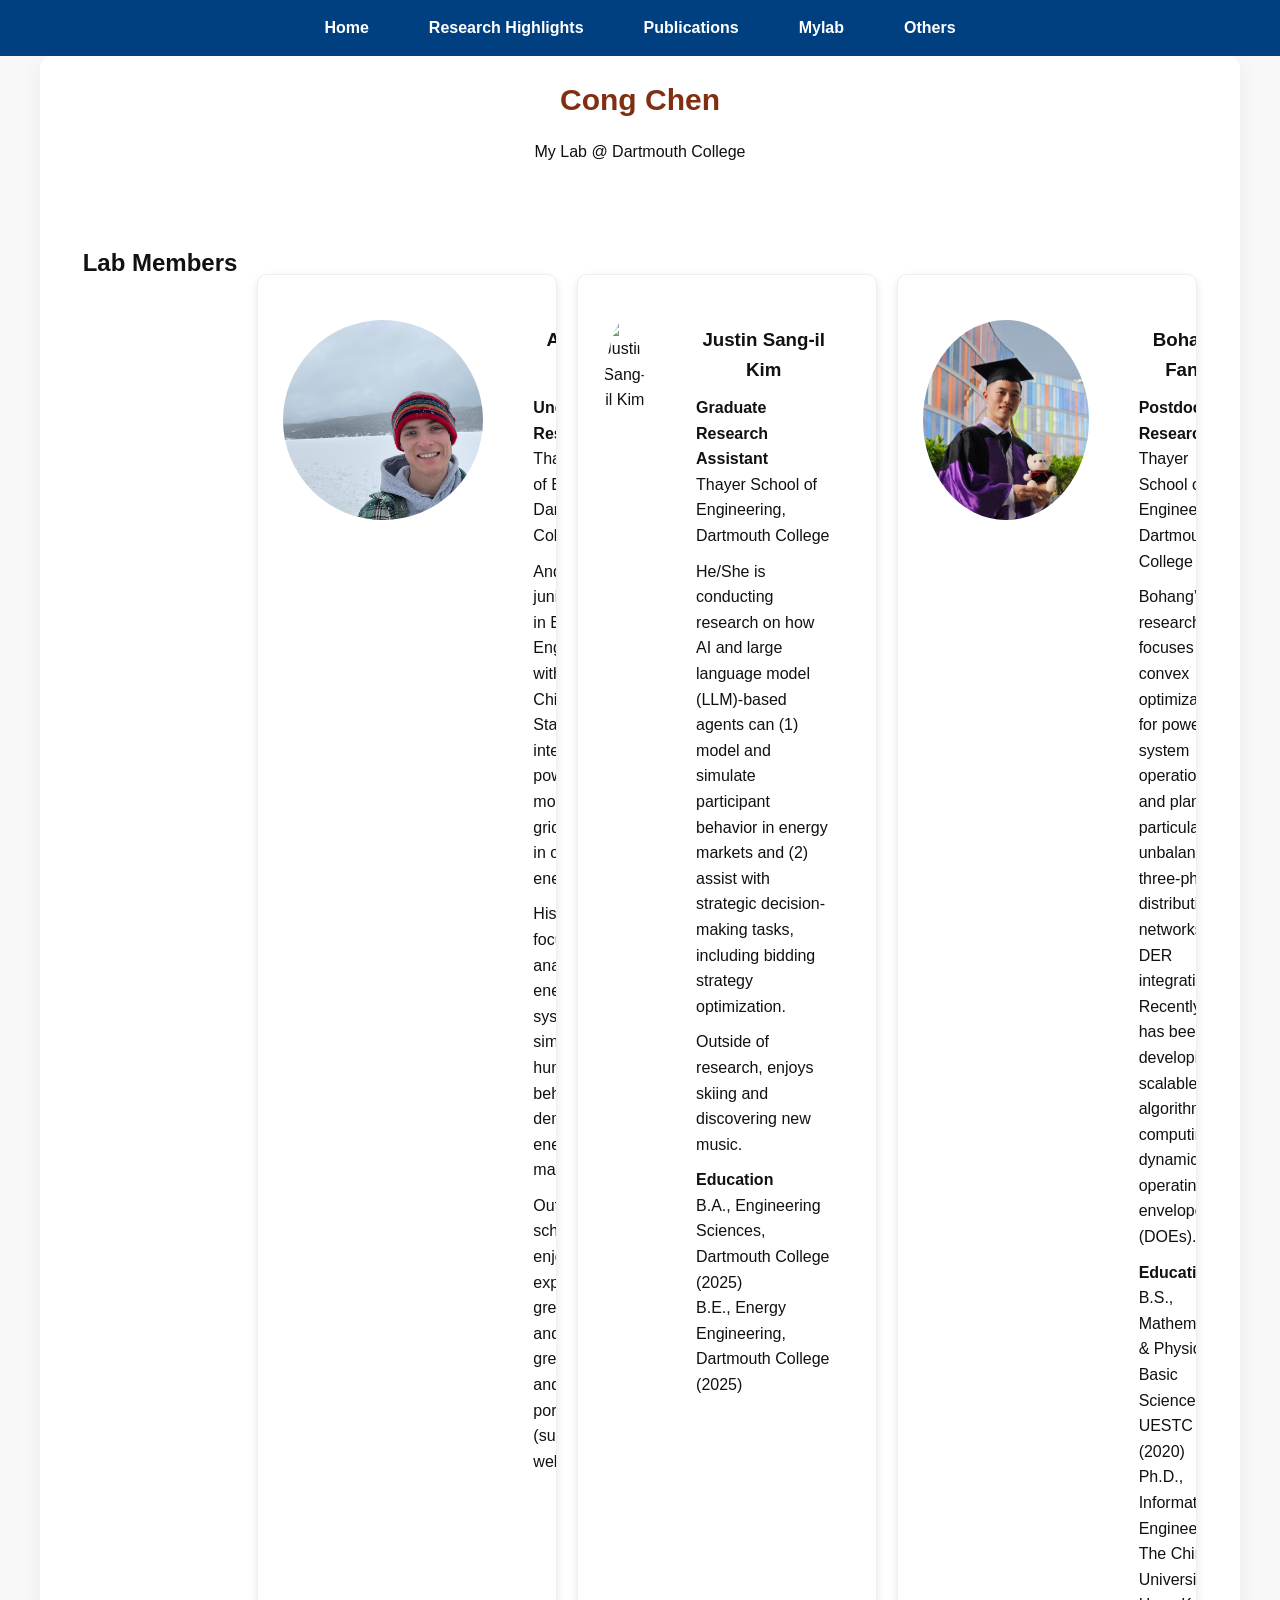
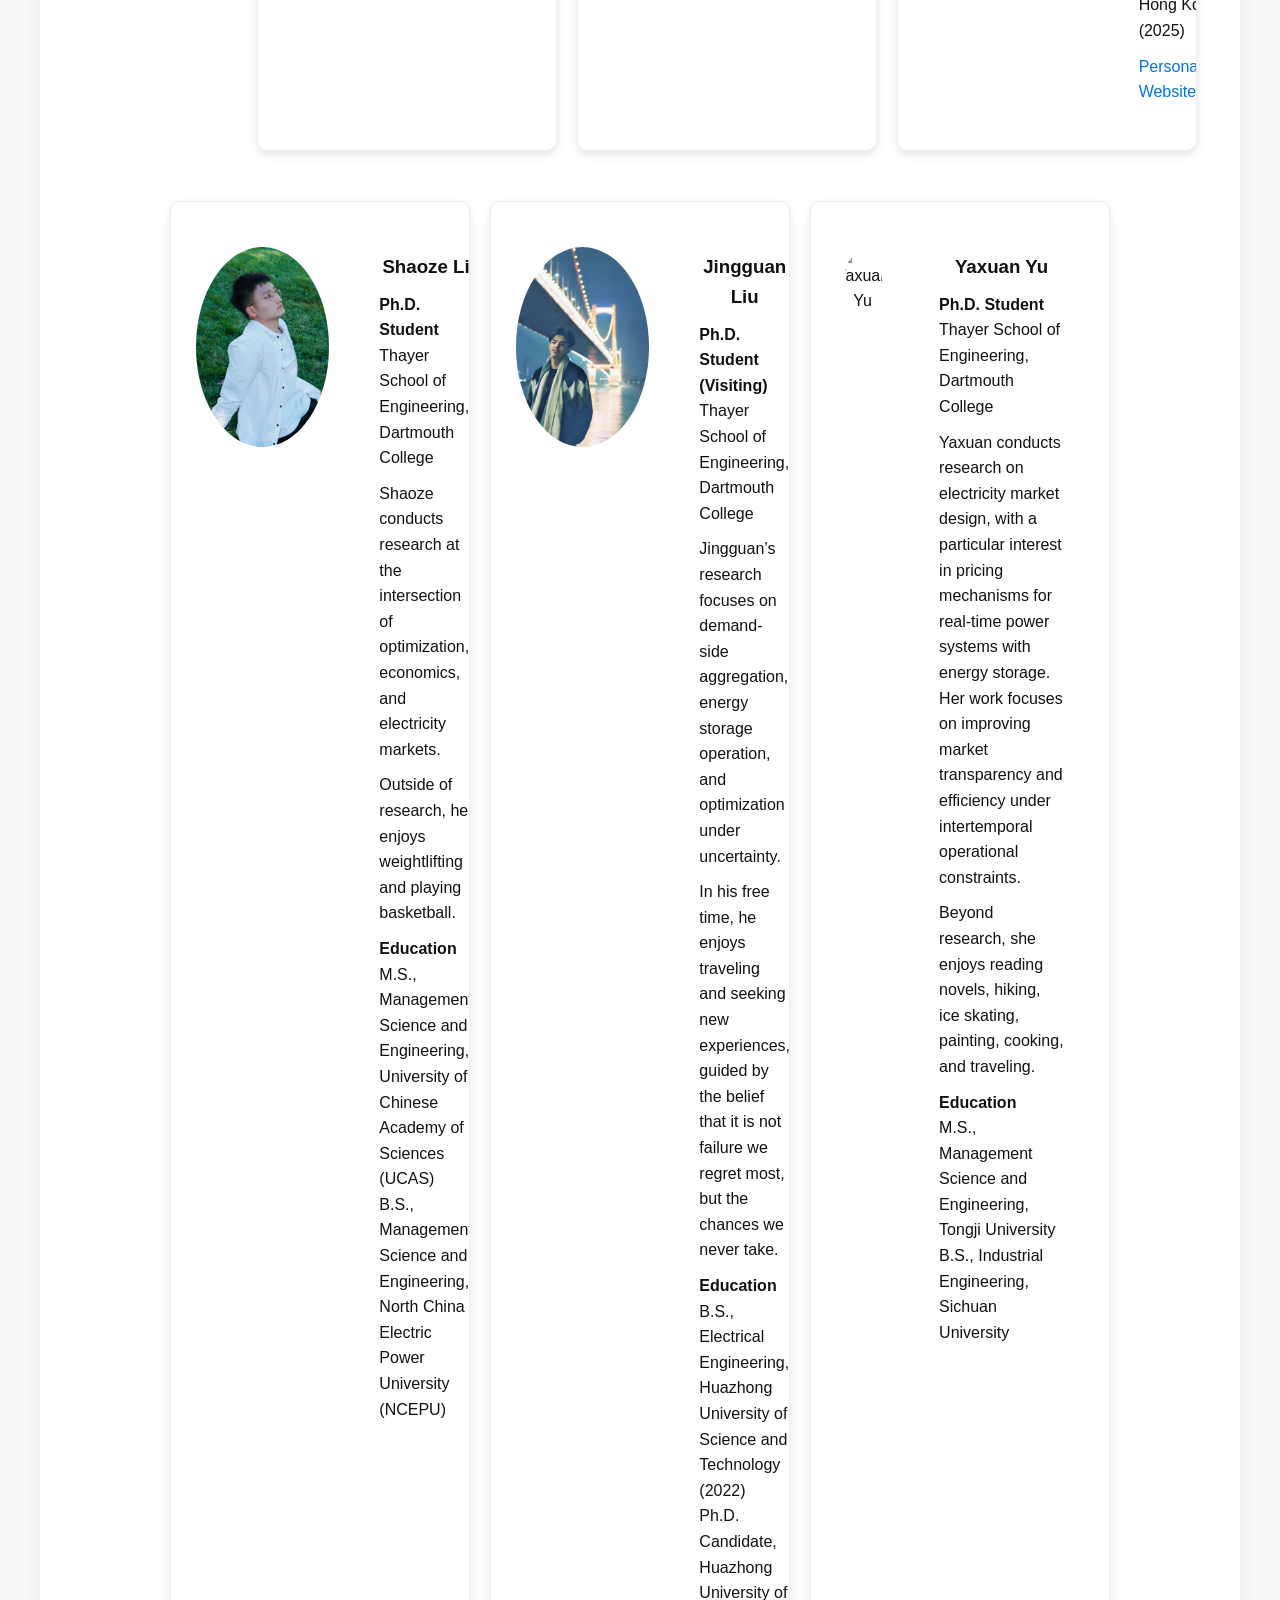
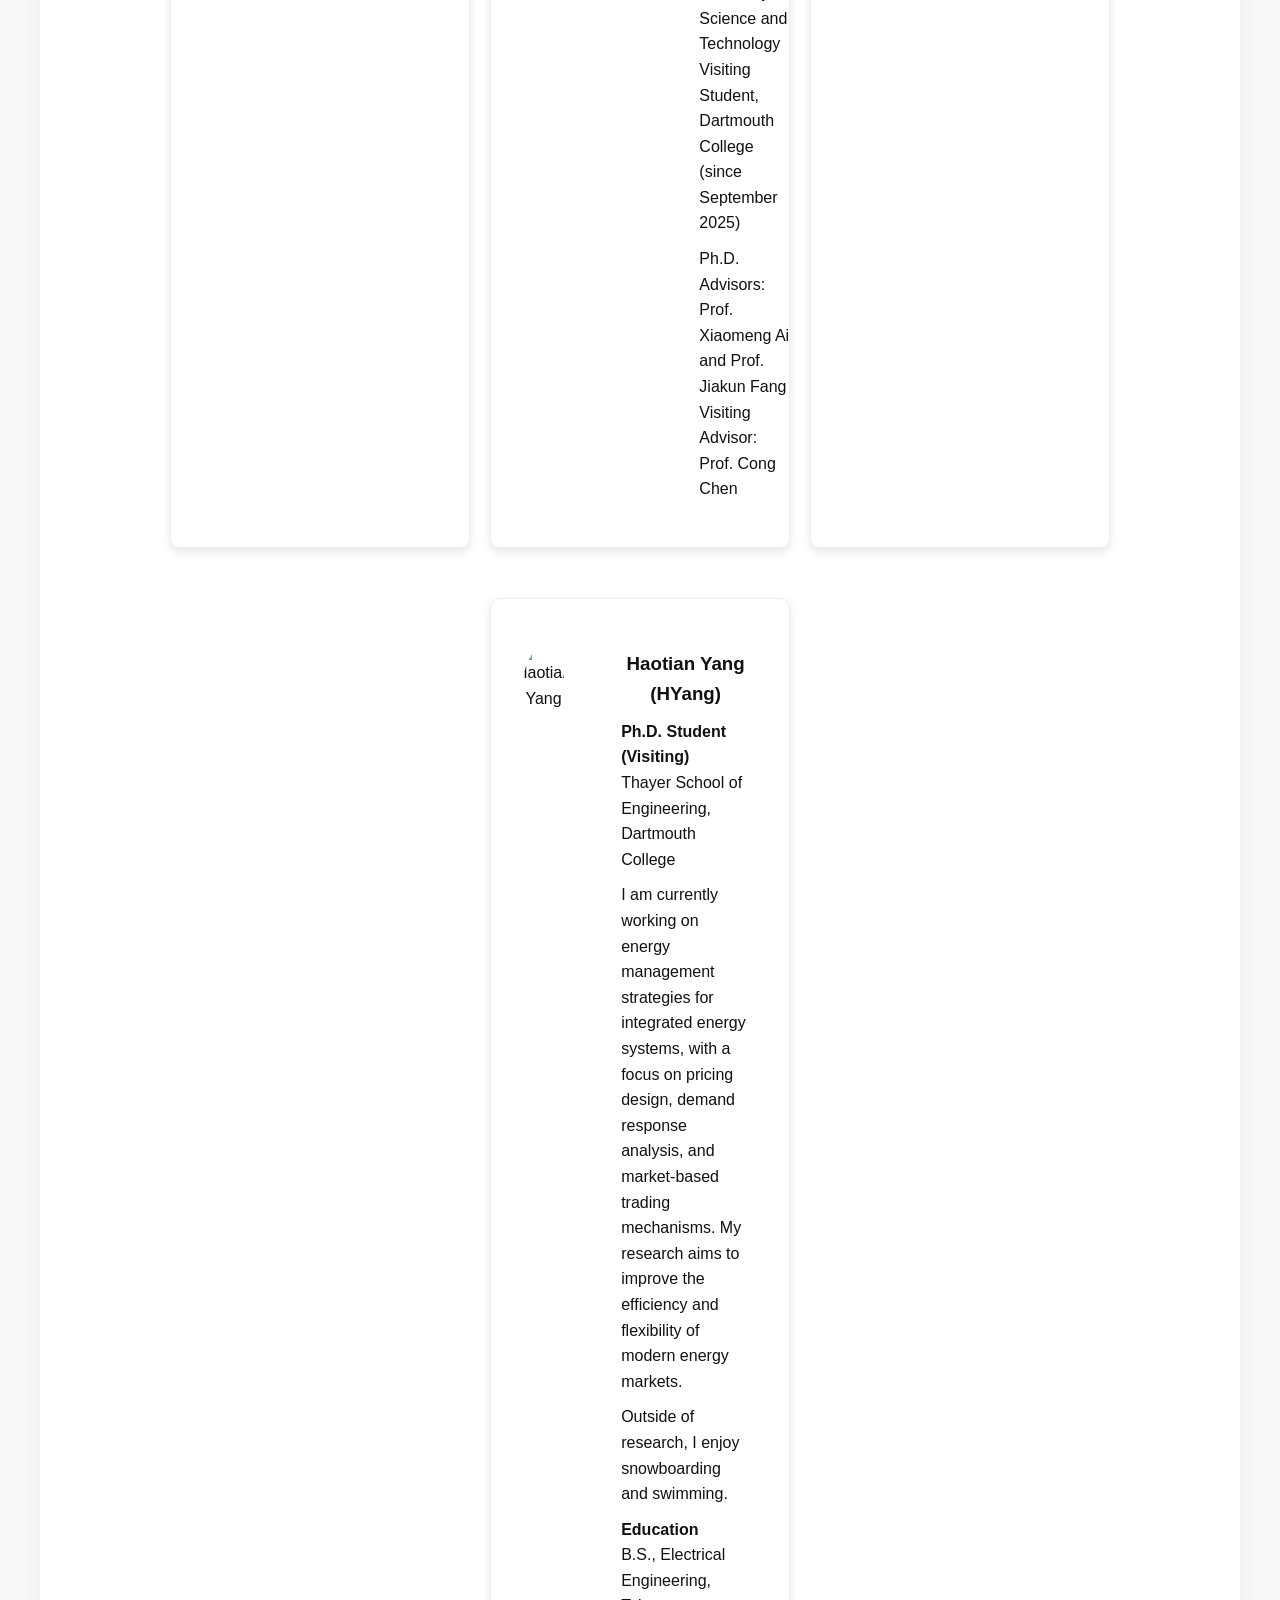
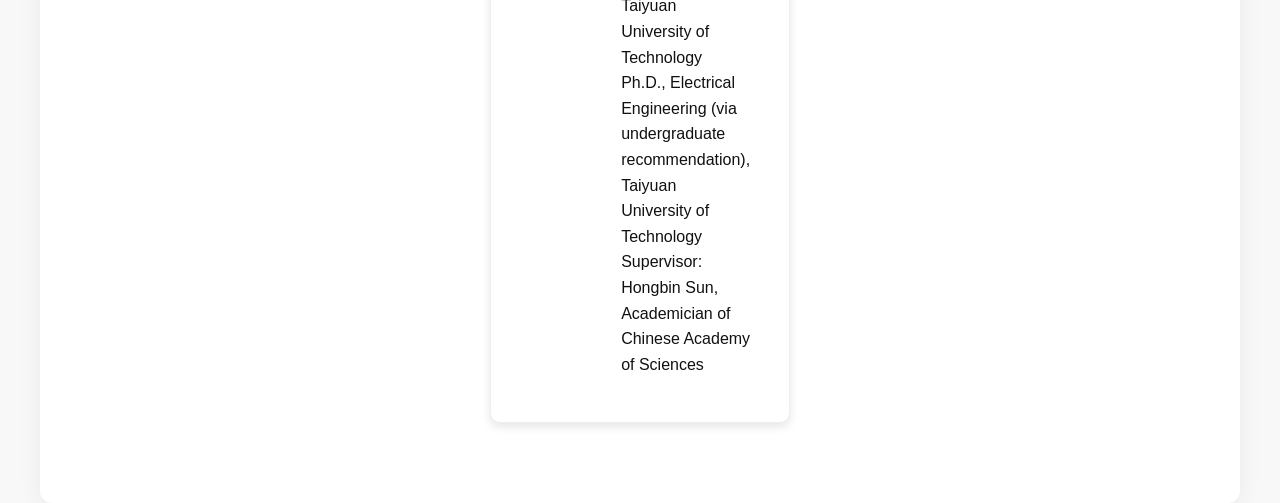
==== Mylab.html @ 2f8a6c75 "Update Mylab.html" ====
<!DOCTYPE html>
<html lang="en">
<head>
    <meta charset="UTF-8">
    <meta name="viewport" content="width=device-width, initial-scale=1.0">
    <title>Cong Chen - My Lab</title>
    <link rel="stylesheet" href="styles.css">
    <style>
        body {
            font-family: Arial, sans-serif;
            line-height: 1.6;
            background-color: #f8f8f8;
            margin: 0;
            padding: 0;
        }

        header {
            background-color: #004080;
            color: white;
            padding: 15px 0;
        }

        nav ul {
            list-style: none;
            display: flex;
            justify-content: center;
            padding: 0;
            margin: 0;
        }

        nav ul li {
            margin: 0 15px;
        }

        nav ul li a {
            color: white;
            text-decoration: none;
            font-weight: bold;
        }

        nav ul li a:hover {
            text-decoration: underline;
        }

        .cv-container {
            max-width: 1200px;
            margin: 0 auto;
            padding: 20px;
        }

        .cv-header {
            text-align: center;
            margin-bottom: 40px;
        }

        .lab-members {
            display: flex;
            flex-wrap: wrap;
            justify-content: center;
            gap: 20px;
        }

        .member-card {
            background-color: #fff;
            border-radius: 10px;
            box-shadow: 0 4px 10px rgba(0,0,0,0.1);
            overflow: hidden;
            width: 300px;
            text-align: center;
            padding-bottom: 20px;
        }

        .member-card img {
            width: 200px;
            height: 200px;
            object-fit: cover;
            border-radius: 50%;
            margin-top: 20px;
        }

        .member-info {
            padding: 15px 20px;
        }

        .member-info h3 {
            margin: 10px 0;
        }

        .member-info p {
            margin: 10px 0;
            text-align: left;
        }

        .member-info a {
            color: #0073e6;
            text-decoration: none;
        }

        .member-info a:hover {
            text-decoration: underline;
        }

        h2 {
            text-align: center;
            margin-bottom: 30px;
        }
    </style>
</head>
<body>

<header>
    <nav>
        <ul>
            <li><a href="index.html">Home</a></li>
            <li><a href="ResearchHighlights.html">Research Highlights</a></li>
            <li><a href="publications.html">Publications</a></li>
            <li><a href="Mylab.html">Mylab</a></li>
            <li><a href="others.html">Others</a></li>
        </ul>
    </nav>
</header>

<div class="cv-container">
    <div class="cv-header">
        <h1>Cong Chen</h1>
        <p>My Lab @ Dartmouth College</p>
    </div>

    <section class="lab-members">
        <h2>Lab Members</h2>

        <!-- Undergraduate Researcher -->
        <article class="member-card">
            <img src="img/AToler.jpg" alt="Anderson Toler">
            <div class="member-info">
                <h3>Anderson Toler</h3>
                <p><strong>Undergraduate Researcher</strong><br>
                Thayer School of Engineering, Dartmouth College</p>
                <p>
                    Anderson is a junior majoring in Electrical Engineering, with a minor 
                    in Chinese and Statistics. He is interested in power systems modeling 
                    and grid resilience in our evolving energy grid.
                </p>
                <p>
                    His research focuses on analyzing energy storage systems and simulating 
                    human behavior in demand-side energy markets.
                </p>
                <p>
                    Outside of school, he enjoys exploring the great outdoors and finding 
                    great books and articles to pore over (suggestions welcome :)).
                </p>
            </div>
        </article>

        <!-- Graduate Research Assistant -->
        <article class="member-card">
            <img src="img/StudentPhoto.jpg" alt="Justin Sang-il Kim">
            <div class="member-info">
                <h3>Justin Sang-il Kim</h3>
                <p><strong>Graduate Research Assistant</strong><br>
                Thayer School of Engineering, Dartmouth College</p>
                <p>
                    He/She is conducting research on how AI and large language model (LLM)-based 
                    agents can (1) model and simulate participant behavior in energy markets and 
                    (2) assist with strategic decision-making tasks, including bidding strategy optimization.
                </p>
                <p>
                    Outside of research, enjoys skiing and discovering new music.
                </p>
                <p>
                    <strong>Education</strong><br>
                    B.A., Engineering Sciences, Dartmouth College (2025)<br>
                    B.E., Energy Engineering, Dartmouth College (2025)
                </p>
            </div>
        </article>

        <!-- Postdoctoral Researcher -->
        <article class="member-card">
            <img src="img/BFang.png" alt="Bohang Fang">
            <div class="member-info">
                <h3>Bohang Fang</h3>
                <p><strong>Postdoctoral Researcher</strong><br>
                Thayer School of Engineering, Dartmouth College</p>
                <p>
                    Bohang’s research focuses on convex optimization for power system 
                    operation and planning, particularly unbalanced three-phase distribution 
                    networks and DER integration. Recently, he has been developing scalable 
                    algorithms for computing dynamic operating envelopes (DOEs).
                </p>
                <p>
                    <strong>Education</strong><br>
                    B.S., Mathematics & Physics Basic Science, UESTC (2020)<br>
                    Ph.D., Information Engineering, The Chinese University of Hong Kong (2025)
                </p>
                <p>
                    <a href="https://bohang-fang.github.io/" target="_blank">Personal Website</a>
                </p>
            </div>
        </article>

        <!-- Ph.D. Students -->
        <article class="member-card">
            <img src="img/SLi.jpg" alt="Shaoze Li">
            <div class="member-info">
                <h3>Shaoze Li</h3>
                <p><strong>Ph.D. Student</strong><br>
                Thayer School of Engineering, Dartmouth College</p>
                <p>
                    Shaoze conducts research at the intersection of optimization, economics, 
                    and electricity markets.
                </p>
                <p>
                    Outside of research, he enjoys weightlifting and playing basketball.
                </p>
                <p>
                    <strong>Education</strong><br>
                    M.S., Management Science and Engineering, University of Chinese Academy of Sciences (UCAS)<br>
                    B.S., Management Science and Engineering, North China Electric Power University (NCEPU)
                </p>
            </div>
        </article>

        <article class="member-card">
            <img src="img/JLiu.jpg" alt="Jingguan Liu">
            <div class="member-info">
                <h3>Jingguan Liu</h3>
                <p><strong>Ph.D. Student (Visiting)</strong><br>
                Thayer School of Engineering, Dartmouth College</p>
                <p>
                    Jingguan’s research focuses on demand-side aggregation, energy storage 
                    operation, and optimization under uncertainty.
                </p>
                <p>
                    In his free time, he enjoys traveling and seeking new experiences, guided 
                    by the belief that it is not failure we regret most, but the chances we never take.
                </p>
                <p>
                    <strong>Education</strong><br>
                    B.S., Electrical Engineering, Huazhong University of Science and Technology (2022)<br>
                    Ph.D. Candidate, Huazhong University of Science and Technology<br>
                    Visiting Student, Dartmouth College (since September 2025)
                </p>
                <p>
                    Ph.D. Advisors: Prof. Xiaomeng Ai and Prof. Jiakun Fang<br>
                    Visiting Advisor: Prof. Cong Chen
                </p>
            </div>
        </article>

        <article class="member-card">
            <img src="img/YYu.jpg" alt="Yaxuan Yu">
            <div class="member-info">
                <h3>Yaxuan Yu</h3>
                <p><strong>Ph.D. Student</strong><br>
                Thayer School of Engineering, Dartmouth College</p>
                <p>
                    Yaxuan conducts research on electricity market design, with a particular 
                    interest in pricing mechanisms for real-time power systems with energy 
                    storage. Her work focuses on improving market transparency and efficiency 
                    under intertemporal operational constraints.
                </p>
                <p>
                    Beyond research, she enjoys reading novels, hiking, ice skating, 
                    painting, cooking, and traveling.
                </p>
                <p>
                    <strong>Education</strong><br>
                    M.S., Management Science and Engineering, Tongji University<br>
                    B.S., Industrial Engineering, Sichuan University
                </p>
            </div>
        </article>

        <article class="member-card">
            <img src="img/StudentPhoto.jpg" alt="Haotian Yang">
            <div class="member-info">
                <h3>Haotian Yang (HYang)</h3>
                <p><strong>Ph.D. Student (Visiting)</strong><br>
                Thayer School of Engineering, Dartmouth College</p>
                <p>
                    I am currently working on energy management strategies for integrated energy systems, 
                    with a focus on pricing design, demand response analysis, and market-based trading mechanisms. 
                    My research aims to improve the efficiency and flexibility of modern energy markets.
                </p>
                <p>
                    Outside of research, I enjoy snowboarding and swimming.
                </p>
                <p>
                    <strong>Education</strong><br>
                    B.S., Electrical Engineering, Taiyuan University of Technology<br>
                    Ph.D., Electrical Engineering (via undergraduate recommendation), Taiyuan University of Technology<br>
                    Supervisor: Hongbin Sun, Academician of Chinese Academy of Sciences
                </p>
            </div>
        </article>

    </section>
</div>

</body>
</html>
---- styles.css ----
/* =========================
   Global Reset
========================= */

* {
    margin: 0;
    padding: 0;
    box-sizing: border-box;
}

/* =========================
   Base Typography
========================= */

body {
    font-family: 'Palatino Linotype', 'Book Antiqua', Palatino, serif;
    background-color: #ffffff;
    color: #111;
    line-height: 1.7;
}

h1, h2, h3 {
    font-weight: 600;
    margin-bottom: 15px;
}

p {
    margin-bottom: 15px;
}

a {
    color: #802f12;
    text-decoration: none;
}

a:hover {
    text-decoration: underline;
}

/* =========================
   Header & Navigation
========================= */

header {
    background-color: #eeb574;
    padding: 15px 0;
}

nav ul {
    list-style: none;
    display: flex;
    justify-content: center;
    gap: 30px;
}

nav a {
    color: white;
    font-weight: 500;
    font-size: 16px;
}

/* =========================
   Main Container
========================= */

.cv-container {
    max-width: 1000px;
    margin: 40px auto;
    padding: 40px 30px;
    background-color: white;
    box-shadow: 0 8px 25px rgba(0, 0, 0, 0.06);
    border-radius: 12px;
}

/* =========================
   Header Section
========================= */

.cv-header {
    text-align: center;
    margin-bottom: 40px;
}

.cv-header img {
    max-width: 180px;
    border-radius: 50%;
    margin-bottom: 20px;
}

.cv-header h1 {
    font-size: 30px;
    color: #802f12;
}

.cv-header h2 {
    font-size: 18px;
    color: #063264;
    font-weight: 500;
}

/* =========================
   Research Highlight Section
========================= */

.cv-main {
    margin-top: 20px;
}

.image-container {
    text-align: center;
    margin: 25px 0;
}

.centered-figure img {
    width: 100%;
    max-width: 500px;
    height: auto;
    border-radius: 8px;
}

figcaption {
    font-style: italic;
    color: #666;
    margin-top: 8px;
    font-size: 14px;
}

/* =========================
   Project Card Layout
========================= */

.project-card {
    display: flex;
    gap: 30px;
    align-items: flex-start;
    margin-bottom: 40px;
    background: #fafafa;
    padding: 25px;
    border-radius: 12px;
    border: 1px solid #eee;
    transition: transform 0.2s ease;
}

.project-card:hover {
    transform: translateY(-4px);
}

.project-card img {
    width: 220px;
    height: auto;
    border-radius: 10px;
}

.project-text {
    flex: 1;
}

/* =========================
   Lab Members Section
========================= */

.lab-members {
    margin-top: 80px;
}

.member-card {
    display: flex;
    gap: 30px;
    align-items: flex-start;
    background: #fafafa;
    padding: 25px;
    border-radius: 12px;
    border: 1px solid #eee;
    margin-top: 30px;
}

.member-card img {
    width: 220px;
    border-radius: 12px;
}

.member-info h3 {
    margin-bottom: 10px;
}

/* =========================
   Section Spacing
========================= */

section {
    margin-bottom: 60px;
}

/* =========================
   Responsive Design
========================= */

@media (max-width: 768px) {

    .project-card,
    .member-card {
        flex-direction: column;
        align-items: center;
        text-align: center;
    }

    .project-card img,
    .member-card img {
        width: 100%;
        max-width: 320px;
    }

    .cv-container {
        padding: 25px 20px;
    }

    nav ul {
        flex-direction: column;
        gap: 15px;
    }
}

/* =========================
   Footer (Optional)
========================= */

footer {
    text-align: center;
    padding: 30px;
    color: #666;
    font-size: 14px;
}
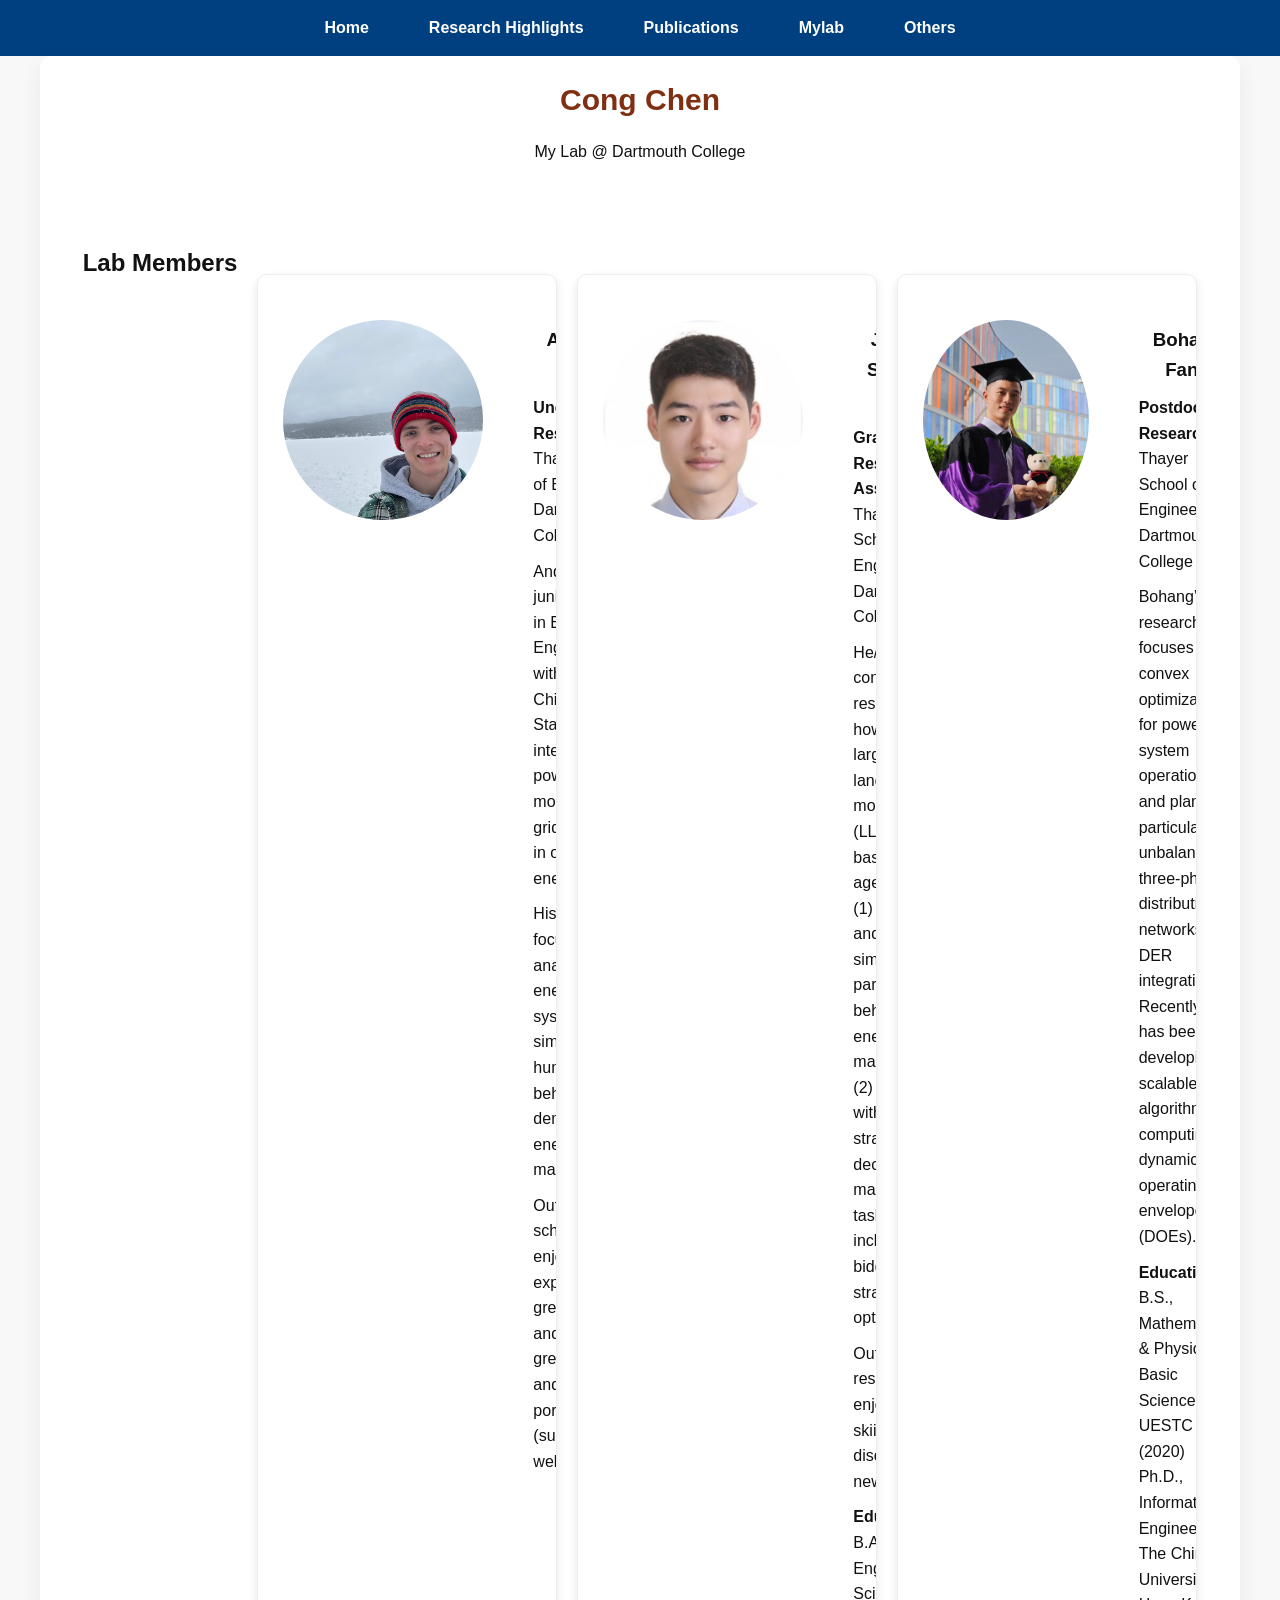
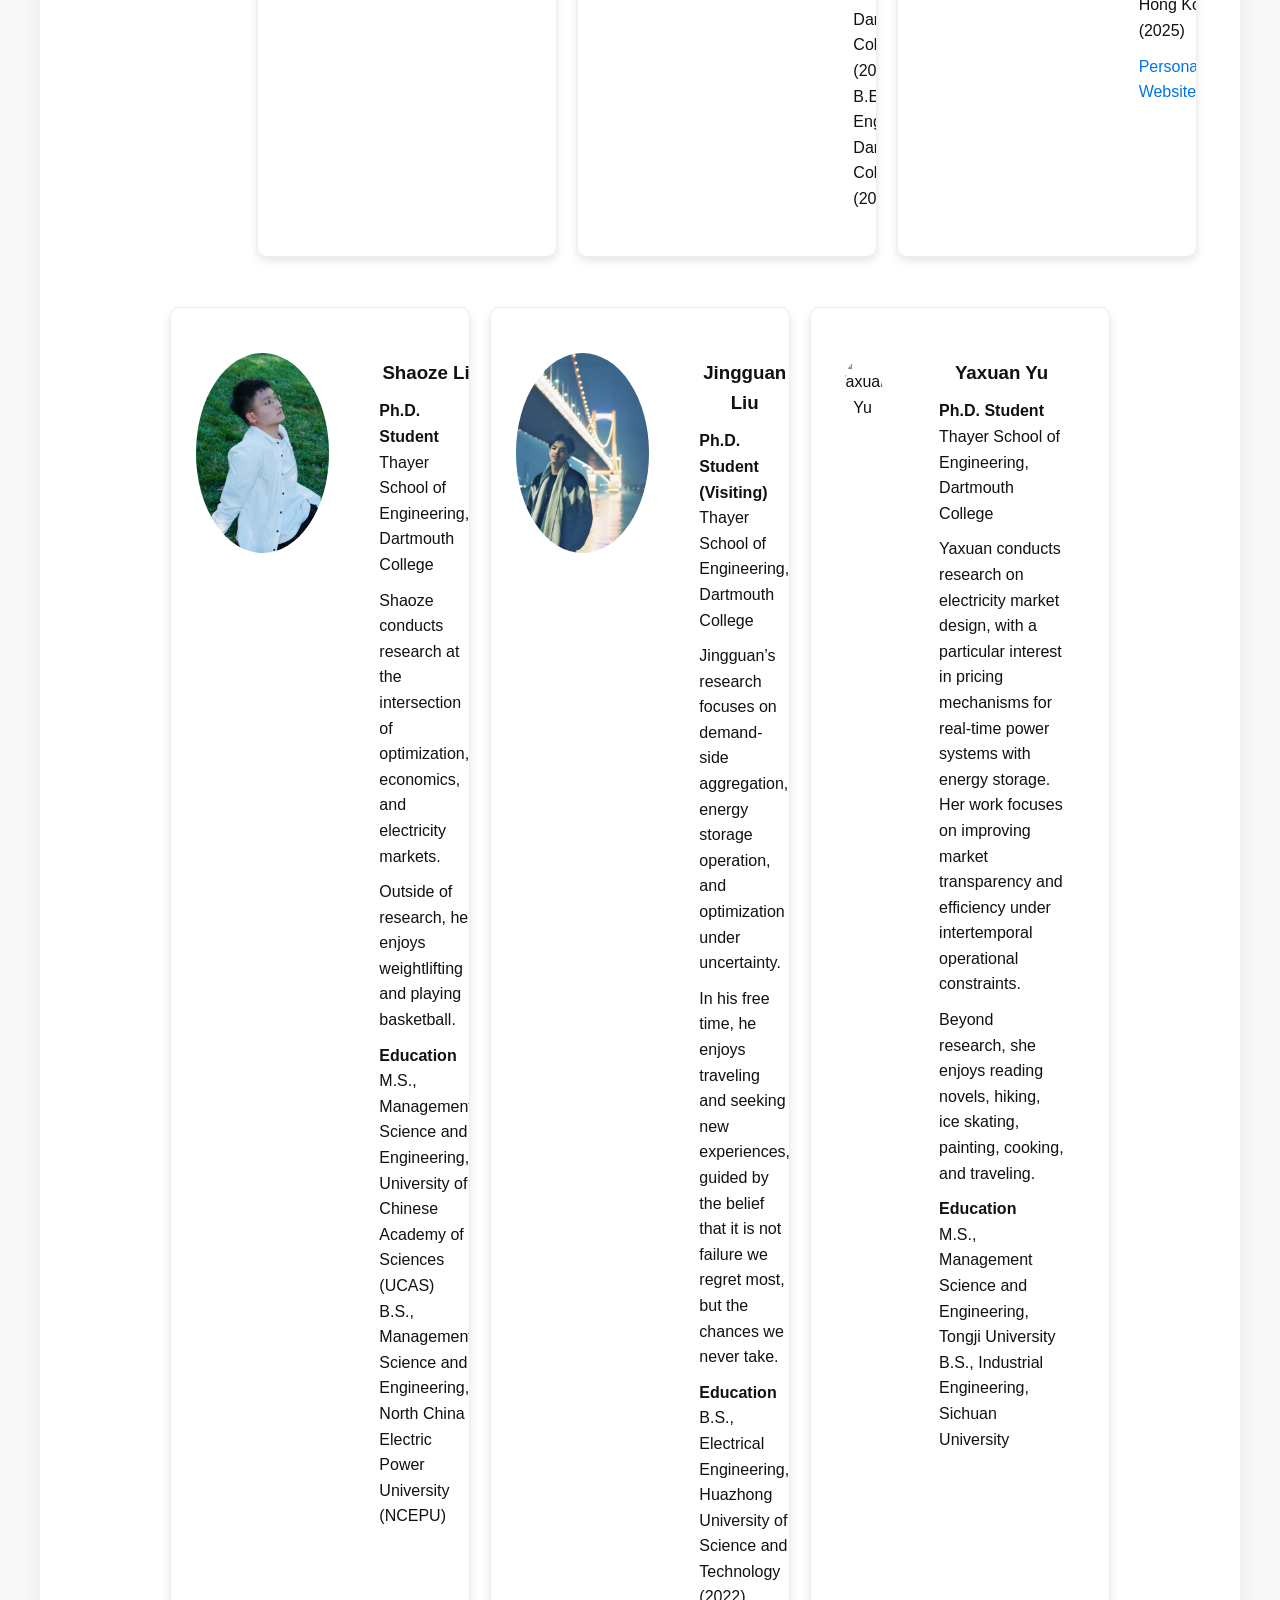
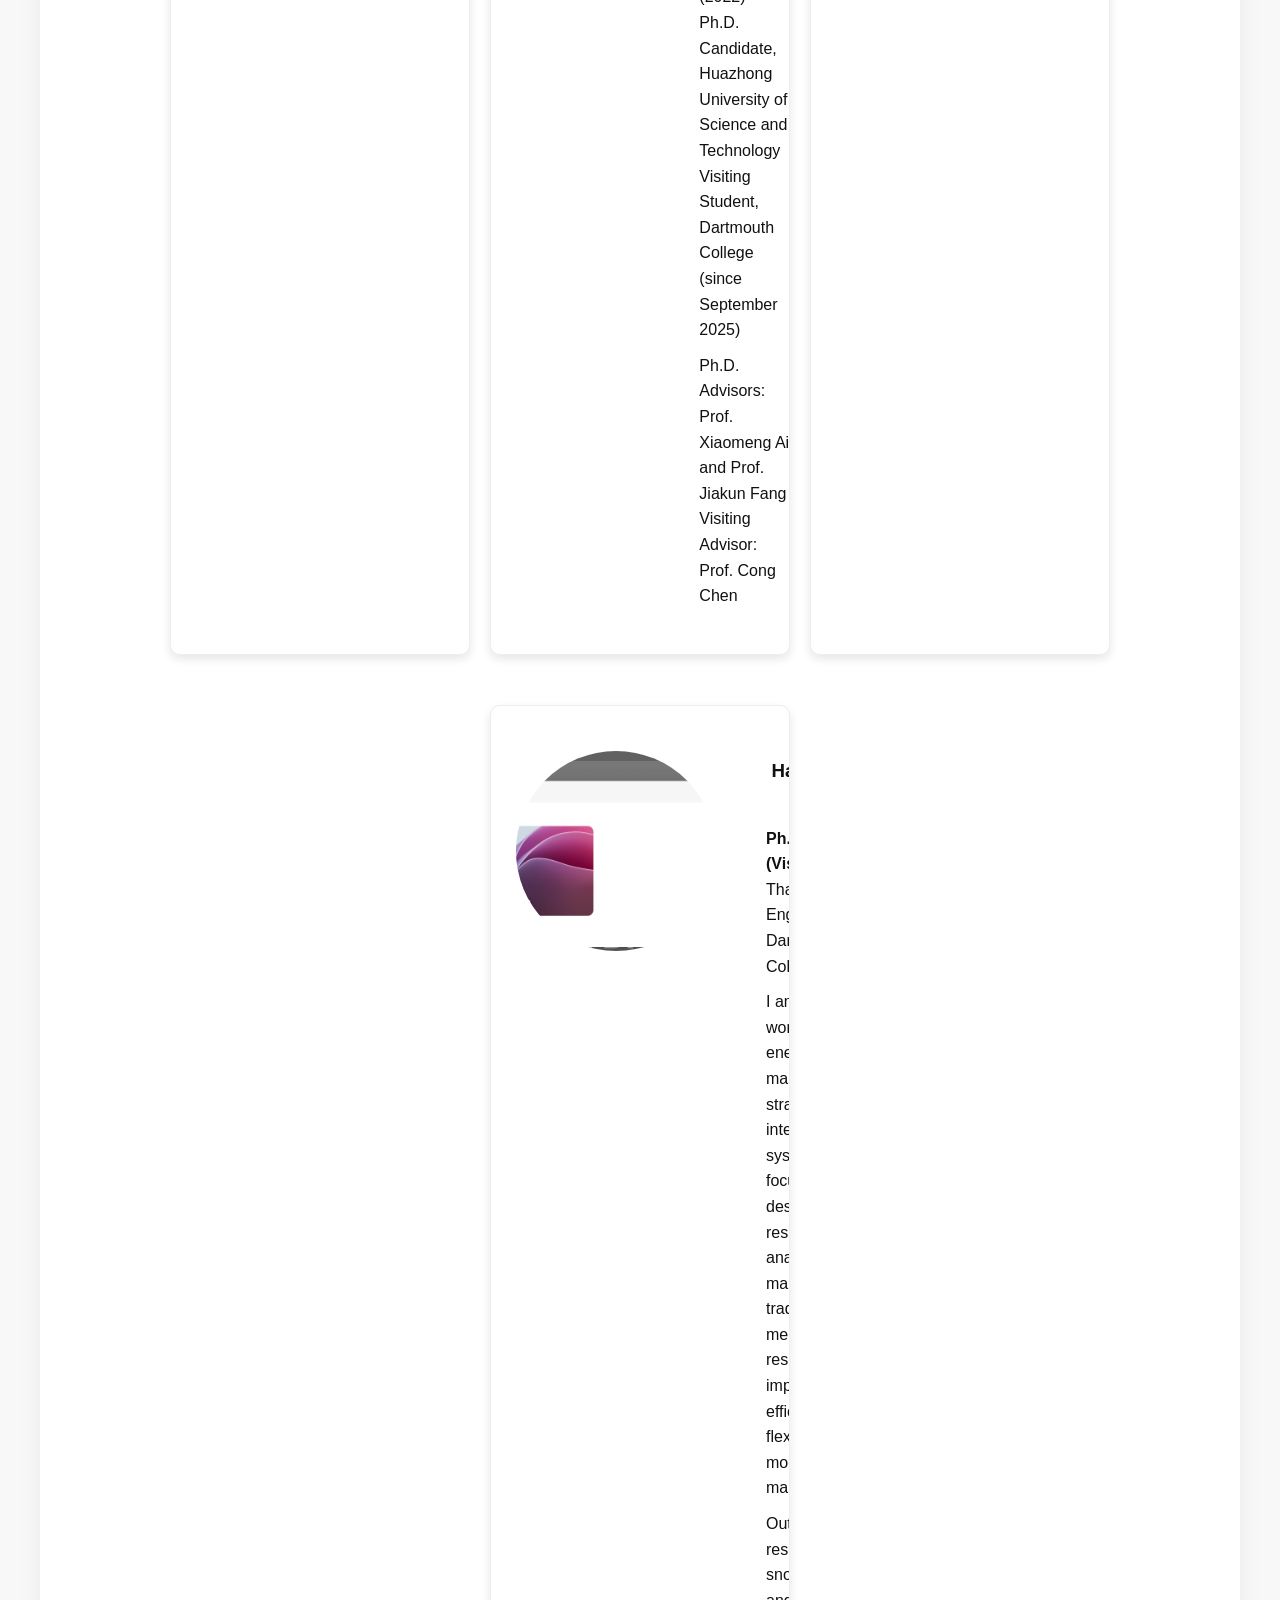
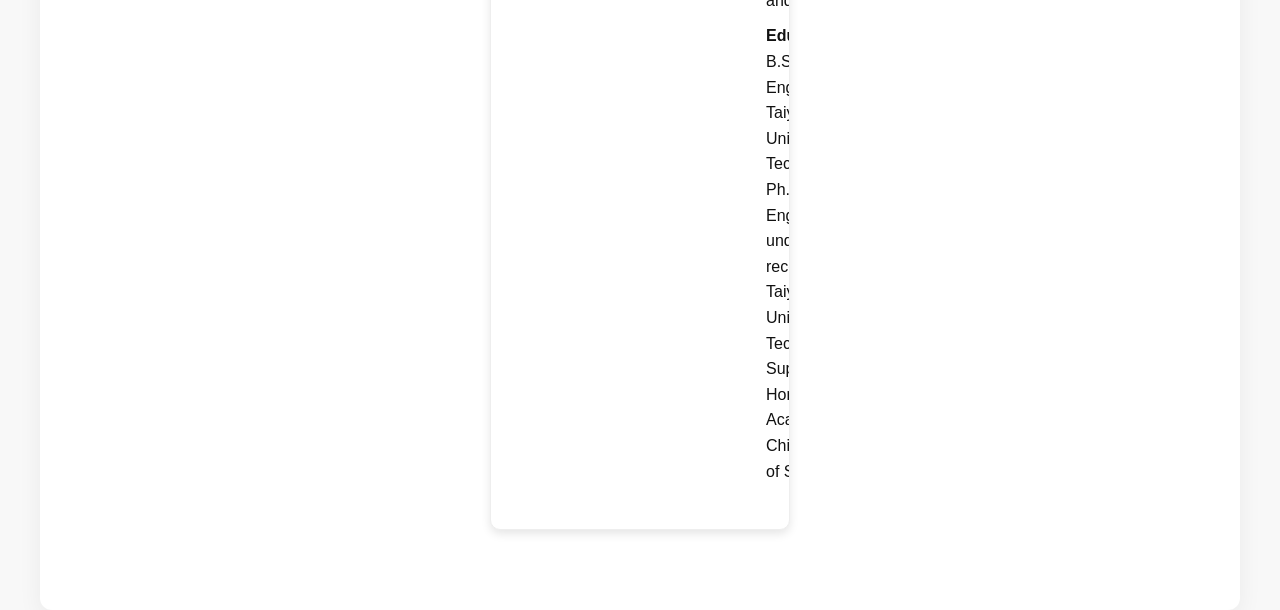
==== commit d0d7a422: "Update member photos in Mylab.html" ====
--- a/Mylab.html
+++ b/Mylab.html
@@ -154,7 +154,7 @@
 
         <!-- Graduate Research Assistant -->
         <article class="member-card">
-            <img src="img/StudentPhoto.jpg" alt="Justin Sang-il Kim">
+            <img src="img/JKim.jpeg" alt="Justin Sang-il Kim">
             <div class="member-info">
                 <h3>Justin Sang-il Kim</h3>
                 <p><strong>Graduate Research Assistant</strong><br>
@@ -273,7 +273,7 @@
         </article>
 
         <article class="member-card">
-            <img src="img/StudentPhoto.jpg" alt="Haotian Yang">
+            <img src="img/HYang" alt="Haotian Yang">
             <div class="member-info">
                 <h3>Haotian Yang (HYang)</h3>
                 <p><strong>Ph.D. Student (Visiting)</strong><br>
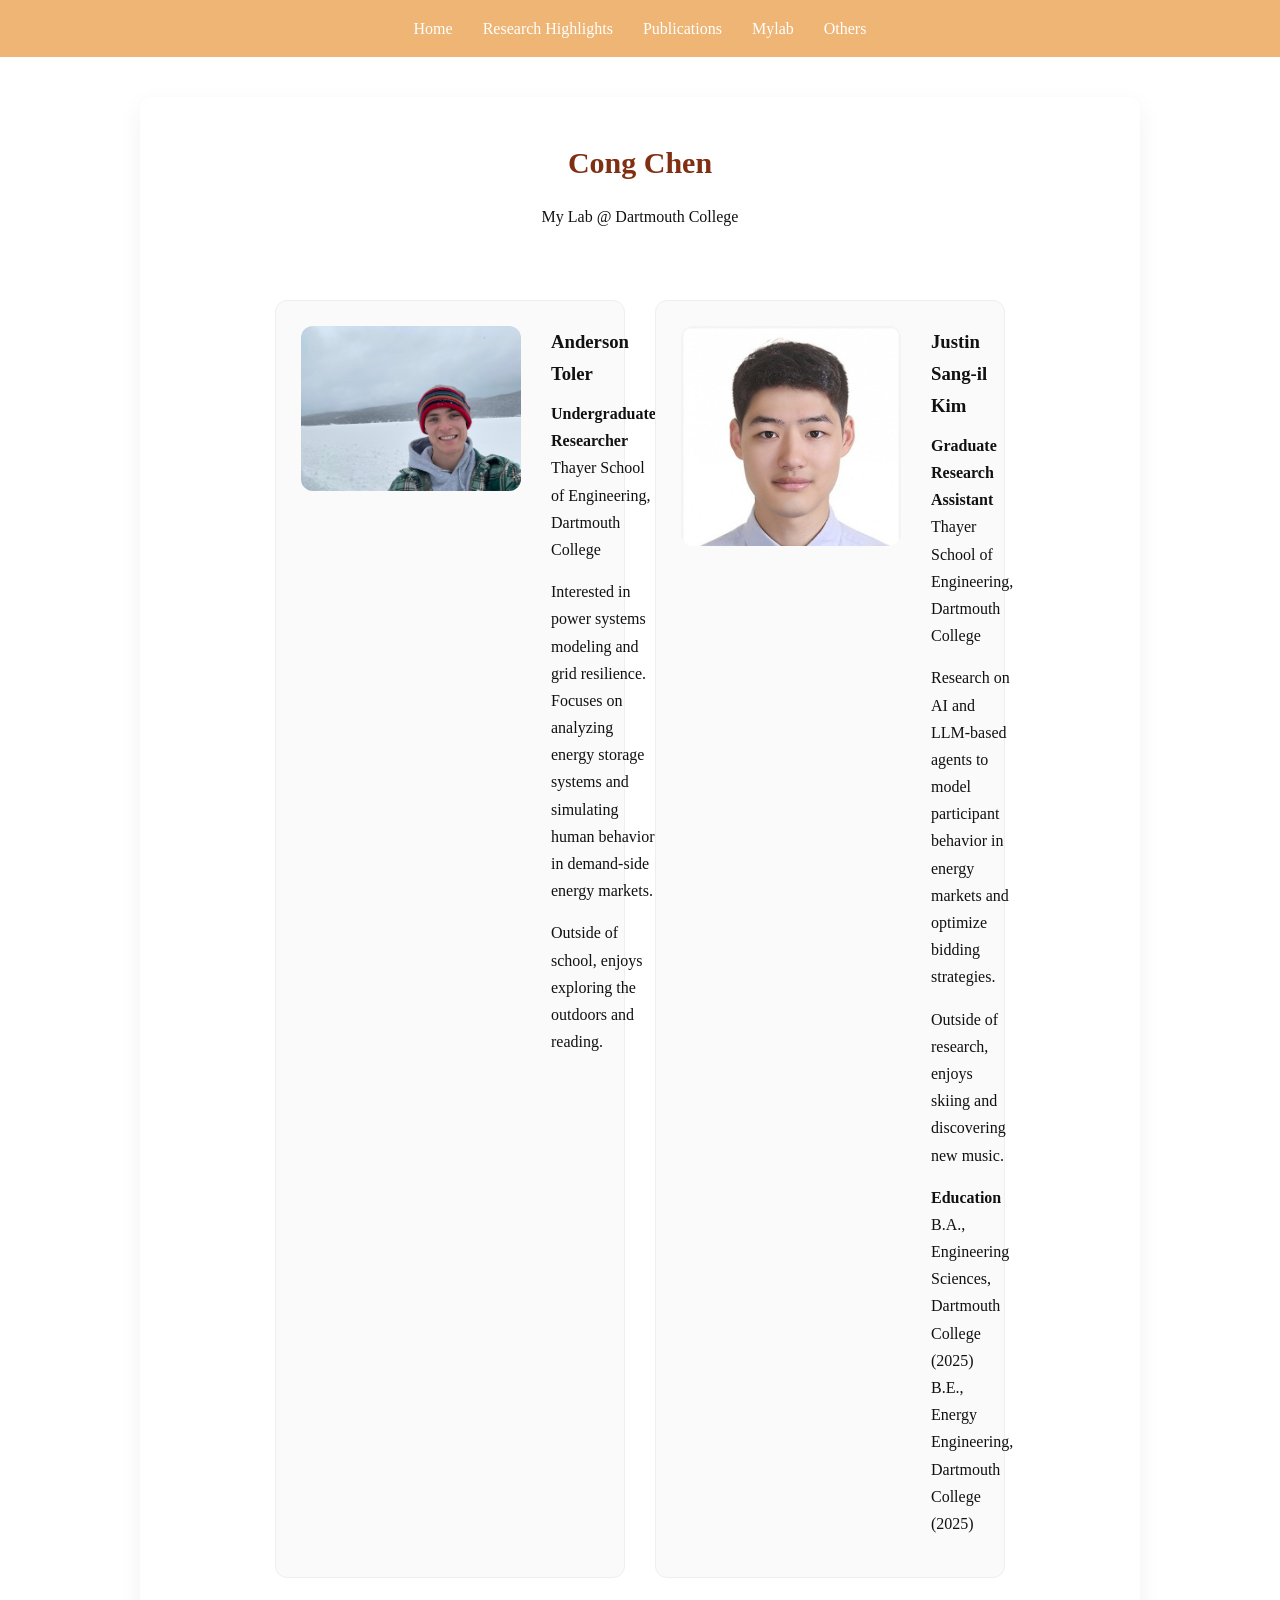
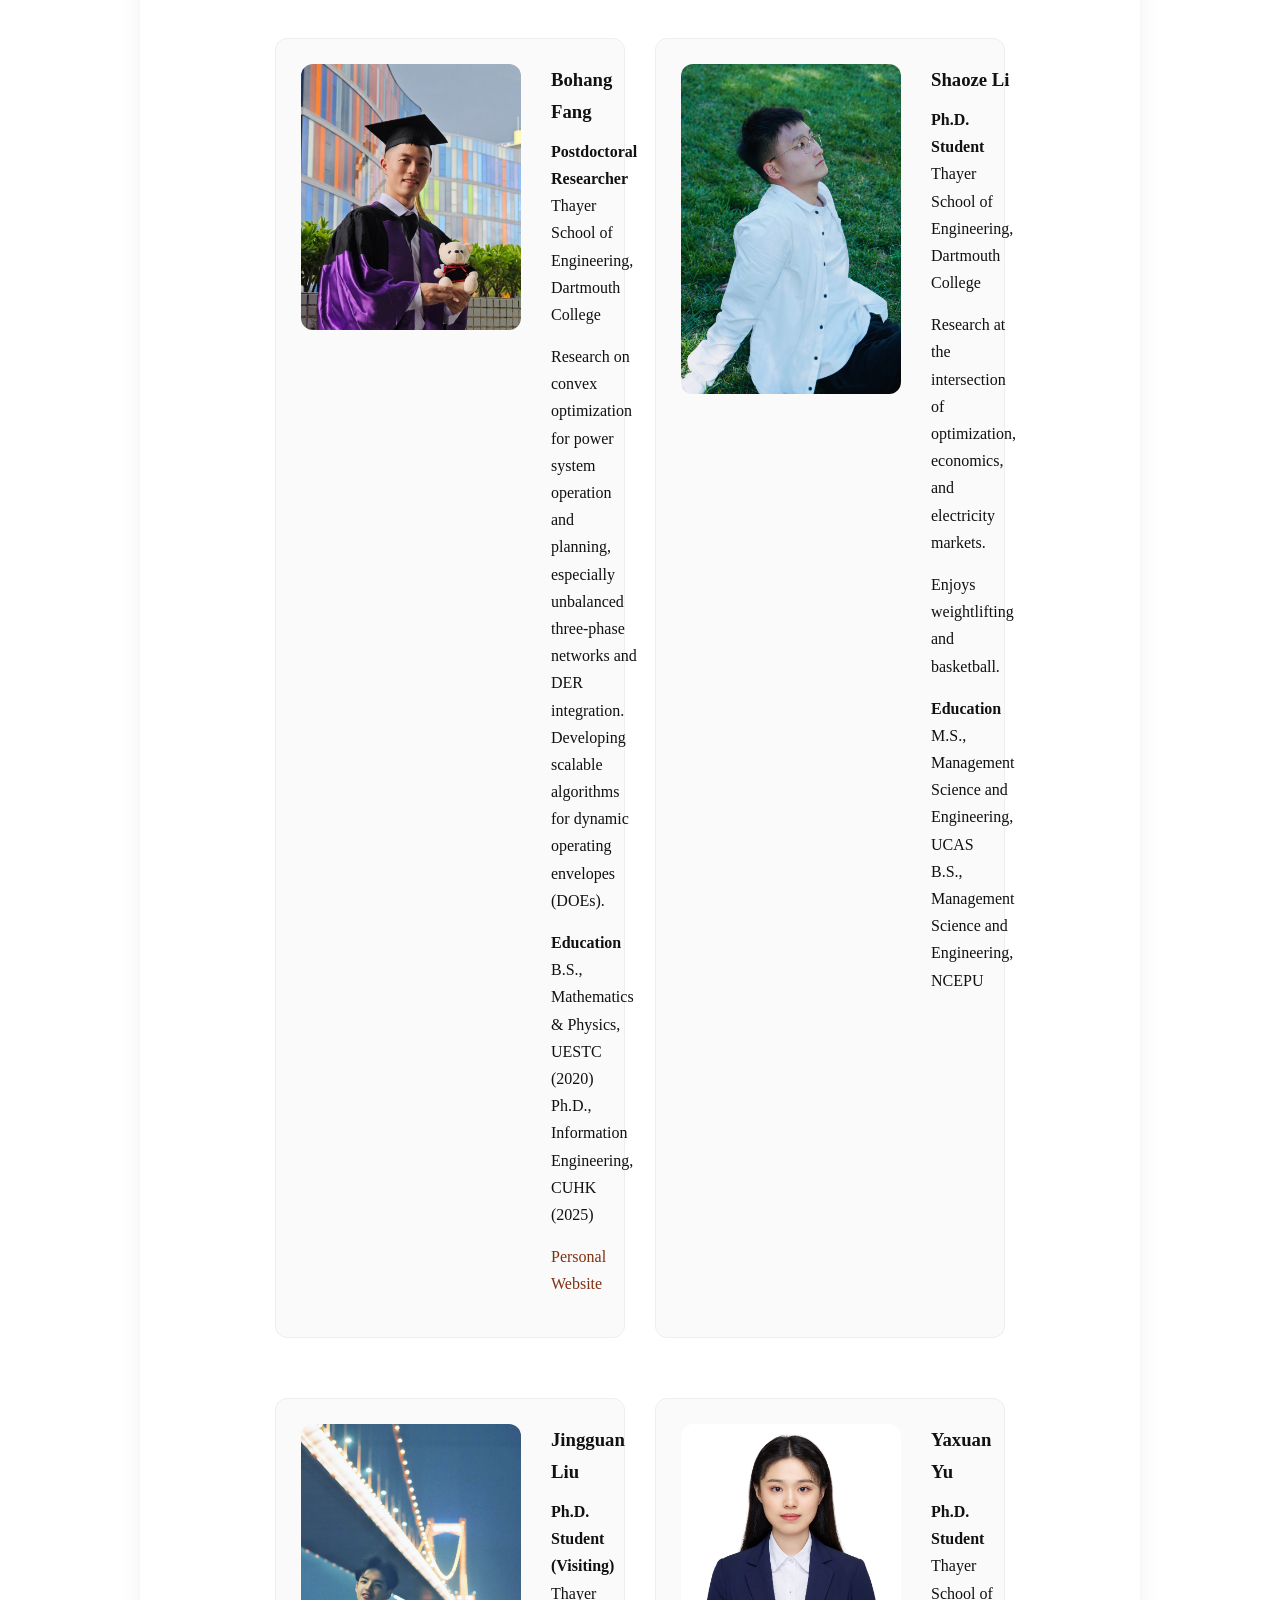
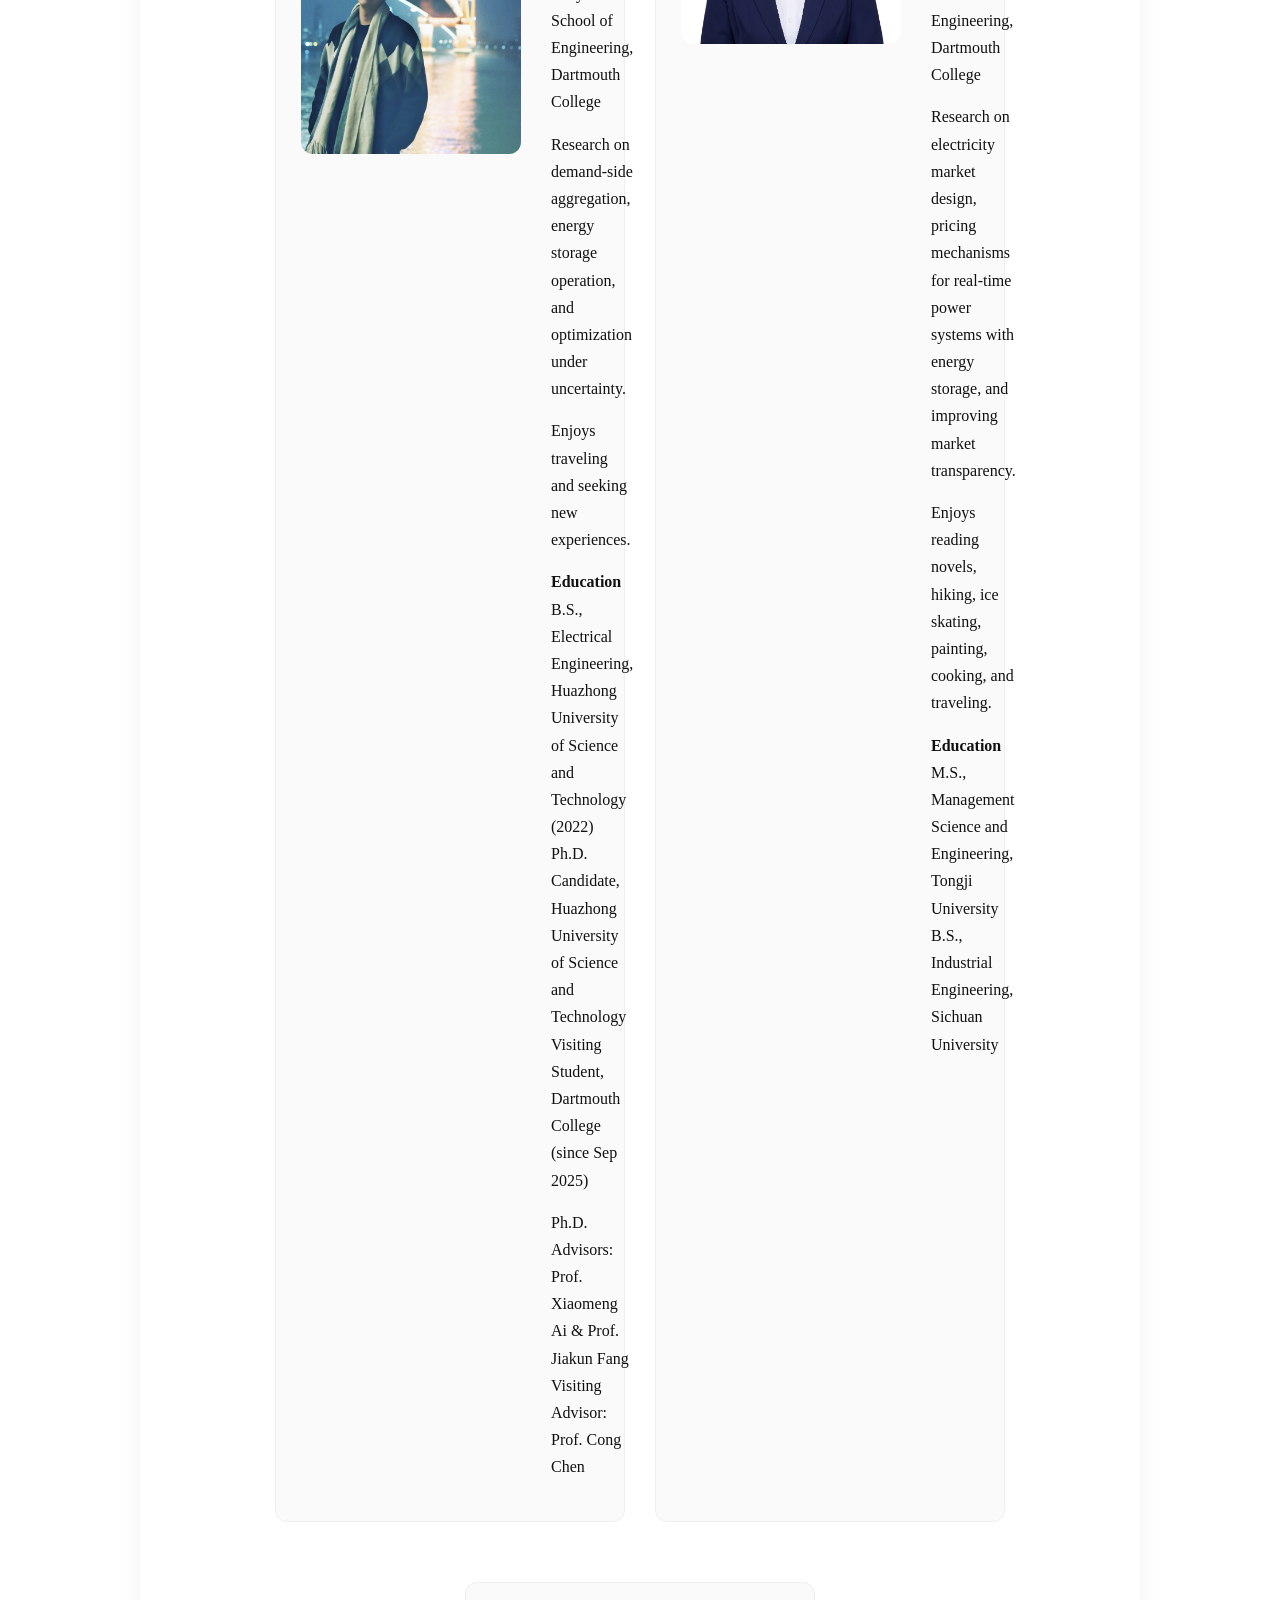
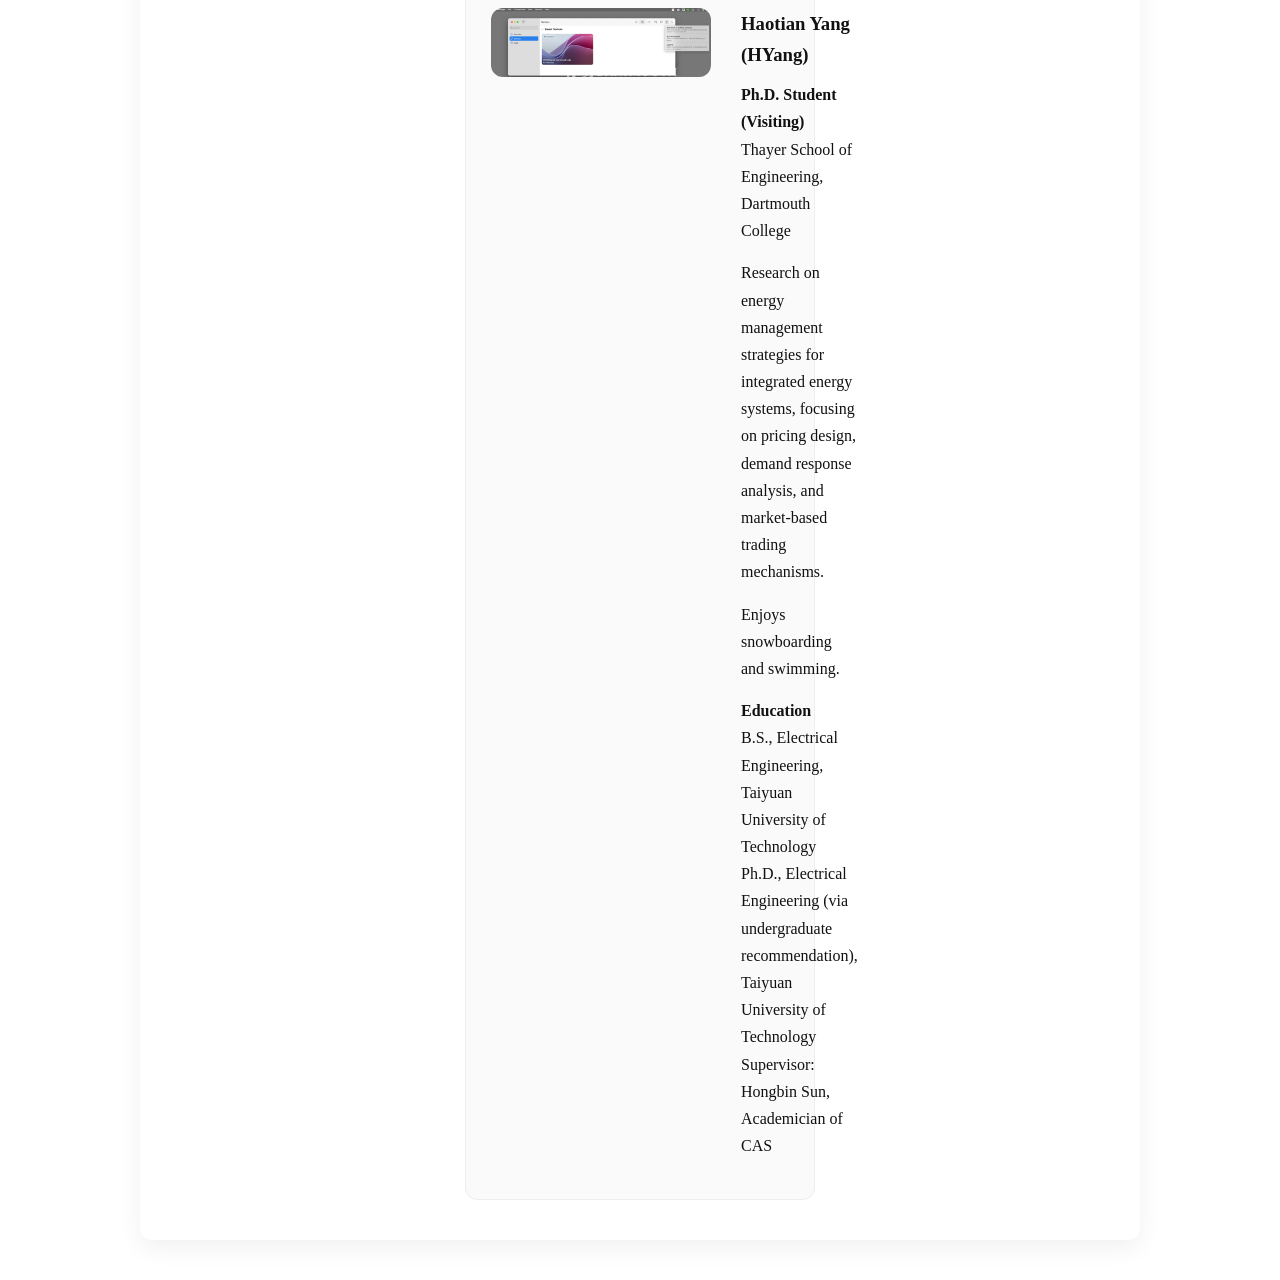
==== commit da37e50b: "Refactor lab members section and improve styles Updated lab members' details and styling for better " ====
--- a/Mylab.html
+++ b/Mylab.html
@@ -6,103 +6,24 @@
     <title>Cong Chen - My Lab</title>
     <link rel="stylesheet" href="styles.css">
     <style>
-        body {
-            font-family: Arial, sans-serif;
-            line-height: 1.6;
-            background-color: #f8f8f8;
-            margin: 0;
-            padding: 0;
-        }
-
-        header {
-            background-color: #004080;
-            color: white;
-            padding: 15px 0;
-        }
-
-        nav ul {
-            list-style: none;
-            display: flex;
-            justify-content: center;
-            padding: 0;
-            margin: 0;
-        }
-
-        nav ul li {
-            margin: 0 15px;
-        }
-
-        nav ul li a {
-            color: white;
-            text-decoration: none;
-            font-weight: bold;
-        }
-
-        nav ul li a:hover {
-            text-decoration: underline;
-        }
-
-        .cv-container {
-            max-width: 1200px;
-            margin: 0 auto;
-            padding: 20px;
-        }
-
-        .cv-header {
-            text-align: center;
-            margin-bottom: 40px;
-        }
-
-        .lab-members {
+        /* Grid layout for lab members */
+        .lab-members-grid {
             display: flex;
             flex-wrap: wrap;
+            gap: 30px;
             justify-content: center;
-            gap: 20px;
         }
 
         .member-card {
-            background-color: #fff;
-            border-radius: 10px;
-            box-shadow: 0 4px 10px rgba(0,0,0,0.1);
-            overflow: hidden;
-            width: 300px;
-            text-align: center;
-            padding-bottom: 20px;
+            flex: 1 1 300px; /* Minimum width 300px, grow to fill space */
+            max-width: 350px;
         }
 
-        .member-card img {
-            width: 200px;
-            height: 200px;
-            object-fit: cover;
-            border-radius: 50%;
-            margin-top: 20px;
-        }
-
-        .member-info {
-            padding: 15px 20px;
-        }
-
-        .member-info h3 {
-            margin: 10px 0;
-        }
-
-        .member-info p {
-            margin: 10px 0;
-            text-align: left;
-        }
-
-        .member-info a {
-            color: #0073e6;
-            text-decoration: none;
-        }
-
-        .member-info a:hover {
-            text-decoration: underline;
-        }
-
-        h2 {
-            text-align: center;
-            margin-bottom: 30px;
+        /* Optional: Ensure member cards in a row are aligned */
+        @media (max-width: 768px) {
+            .member-card {
+                flex: 1 1 100%;
+            }
         }
     </style>
 </head>
@@ -126,8 +47,7 @@
         <p>My Lab @ Dartmouth College</p>
     </div>
 
-    <section class="lab-members">
-        <h2>Lab Members</h2>
+    <div class="lab-members-grid">
 
         <!-- Undergraduate Researcher -->
         <article class="member-card">
@@ -137,18 +57,9 @@
                 <p><strong>Undergraduate Researcher</strong><br>
                 Thayer School of Engineering, Dartmouth College</p>
                 <p>
-                    Anderson is a junior majoring in Electrical Engineering, with a minor 
-                    in Chinese and Statistics. He is interested in power systems modeling 
-                    and grid resilience in our evolving energy grid.
+                    Interested in power systems modeling and grid resilience. Focuses on analyzing energy storage systems and simulating human behavior in demand-side energy markets.
                 </p>
-                <p>
-                    His research focuses on analyzing energy storage systems and simulating 
-                    human behavior in demand-side energy markets.
-                </p>
-                <p>
-                    Outside of school, he enjoys exploring the great outdoors and finding 
-                    great books and articles to pore over (suggestions welcome :)).
-                </p>
+                <p>Outside of school, enjoys exploring the outdoors and reading.</p>
             </div>
         </article>
 
@@ -160,13 +71,9 @@
                 <p><strong>Graduate Research Assistant</strong><br>
                 Thayer School of Engineering, Dartmouth College</p>
                 <p>
-                    He/She is conducting research on how AI and large language model (LLM)-based 
-                    agents can (1) model and simulate participant behavior in energy markets and 
-                    (2) assist with strategic decision-making tasks, including bidding strategy optimization.
+                    Research on AI and LLM-based agents to model participant behavior in energy markets and optimize bidding strategies.
                 </p>
-                <p>
-                    Outside of research, enjoys skiing and discovering new music.
-                </p>
+                <p>Outside of research, enjoys skiing and discovering new music.</p>
                 <p>
                     <strong>Education</strong><br>
                     B.A., Engineering Sciences, Dartmouth College (2025)<br>
@@ -183,23 +90,18 @@
                 <p><strong>Postdoctoral Researcher</strong><br>
                 Thayer School of Engineering, Dartmouth College</p>
                 <p>
-                    Bohang’s research focuses on convex optimization for power system 
-                    operation and planning, particularly unbalanced three-phase distribution 
-                    networks and DER integration. Recently, he has been developing scalable 
-                    algorithms for computing dynamic operating envelopes (DOEs).
+                    Research on convex optimization for power system operation and planning, especially unbalanced three-phase networks and DER integration. Developing scalable algorithms for dynamic operating envelopes (DOEs).
                 </p>
                 <p>
                     <strong>Education</strong><br>
-                    B.S., Mathematics & Physics Basic Science, UESTC (2020)<br>
-                    Ph.D., Information Engineering, The Chinese University of Hong Kong (2025)
+                    B.S., Mathematics & Physics, UESTC (2020)<br>
+                    Ph.D., Information Engineering, CUHK (2025)
                 </p>
-                <p>
-                    <a href="https://bohang-fang.github.io/" target="_blank">Personal Website</a>
-                </p>
+                <p><a href="https://bohang-fang.github.io/" target="_blank">Personal Website</a></p>
             </div>
         </article>
 
-        <!-- Ph.D. Students -->
+        <!-- Ph.D. Student -->
         <article class="member-card">
             <img src="img/SLi.jpg" alt="Shaoze Li">
             <div class="member-info">
@@ -207,16 +109,13 @@
                 <p><strong>Ph.D. Student</strong><br>
                 Thayer School of Engineering, Dartmouth College</p>
                 <p>
-                    Shaoze conducts research at the intersection of optimization, economics, 
-                    and electricity markets.
+                    Research at the intersection of optimization, economics, and electricity markets.
                 </p>
-                <p>
-                    Outside of research, he enjoys weightlifting and playing basketball.
-                </p>
+                <p>Enjoys weightlifting and basketball.</p>
                 <p>
                     <strong>Education</strong><br>
-                    M.S., Management Science and Engineering, University of Chinese Academy of Sciences (UCAS)<br>
-                    B.S., Management Science and Engineering, North China Electric Power University (NCEPU)
+                    M.S., Management Science and Engineering, UCAS<br>
+                    B.S., Management Science and Engineering, NCEPU
                 </p>
             </div>
         </article>
@@ -228,42 +127,31 @@
                 <p><strong>Ph.D. Student (Visiting)</strong><br>
                 Thayer School of Engineering, Dartmouth College</p>
                 <p>
-                    Jingguan’s research focuses on demand-side aggregation, energy storage 
-                    operation, and optimization under uncertainty.
+                    Research on demand-side aggregation, energy storage operation, and optimization under uncertainty.
                 </p>
-                <p>
-                    In his free time, he enjoys traveling and seeking new experiences, guided 
-                    by the belief that it is not failure we regret most, but the chances we never take.
-                </p>
+                <p>Enjoys traveling and seeking new experiences.</p>
                 <p>
                     <strong>Education</strong><br>
                     B.S., Electrical Engineering, Huazhong University of Science and Technology (2022)<br>
                     Ph.D. Candidate, Huazhong University of Science and Technology<br>
-                    Visiting Student, Dartmouth College (since September 2025)
+                    Visiting Student, Dartmouth College (since Sep 2025)
                 </p>
-                <p>
-                    Ph.D. Advisors: Prof. Xiaomeng Ai and Prof. Jiakun Fang<br>
-                    Visiting Advisor: Prof. Cong Chen
+                <p>Ph.D. Advisors: Prof. Xiaomeng Ai & Prof. Jiakun Fang<br>
+                   Visiting Advisor: Prof. Cong Chen
                 </p>
             </div>
         </article>
 
         <article class="member-card">
-            <img src="img/YYu.jpg" alt="Yaxuan Yu">
+            <img src="img/YYu.JPG" alt="Yaxuan Yu">
             <div class="member-info">
                 <h3>Yaxuan Yu</h3>
                 <p><strong>Ph.D. Student</strong><br>
                 Thayer School of Engineering, Dartmouth College</p>
                 <p>
-                    Yaxuan conducts research on electricity market design, with a particular 
-                    interest in pricing mechanisms for real-time power systems with energy 
-                    storage. Her work focuses on improving market transparency and efficiency 
-                    under intertemporal operational constraints.
+                    Research on electricity market design, pricing mechanisms for real-time power systems with energy storage, and improving market transparency.
                 </p>
-                <p>
-                    Beyond research, she enjoys reading novels, hiking, ice skating, 
-                    painting, cooking, and traveling.
-                </p>
+                <p>Enjoys reading novels, hiking, ice skating, painting, cooking, and traveling.</p>
                 <p>
                     <strong>Education</strong><br>
                     M.S., Management Science and Engineering, Tongji University<br>
@@ -279,23 +167,19 @@
                 <p><strong>Ph.D. Student (Visiting)</strong><br>
                 Thayer School of Engineering, Dartmouth College</p>
                 <p>
-                    I am currently working on energy management strategies for integrated energy systems, 
-                    with a focus on pricing design, demand response analysis, and market-based trading mechanisms. 
-                    My research aims to improve the efficiency and flexibility of modern energy markets.
+                    Research on energy management strategies for integrated energy systems, focusing on pricing design, demand response analysis, and market-based trading mechanisms.
                 </p>
-                <p>
-                    Outside of research, I enjoy snowboarding and swimming.
-                </p>
+                <p>Enjoys snowboarding and swimming.</p>
                 <p>
                     <strong>Education</strong><br>
                     B.S., Electrical Engineering, Taiyuan University of Technology<br>
                     Ph.D., Electrical Engineering (via undergraduate recommendation), Taiyuan University of Technology<br>
-                    Supervisor: Hongbin Sun, Academician of Chinese Academy of Sciences
+                    Supervisor: Hongbin Sun, Academician of CAS
                 </p>
             </div>
         </article>
 
-    </section>
+    </div>
 </div>
 
 </body>
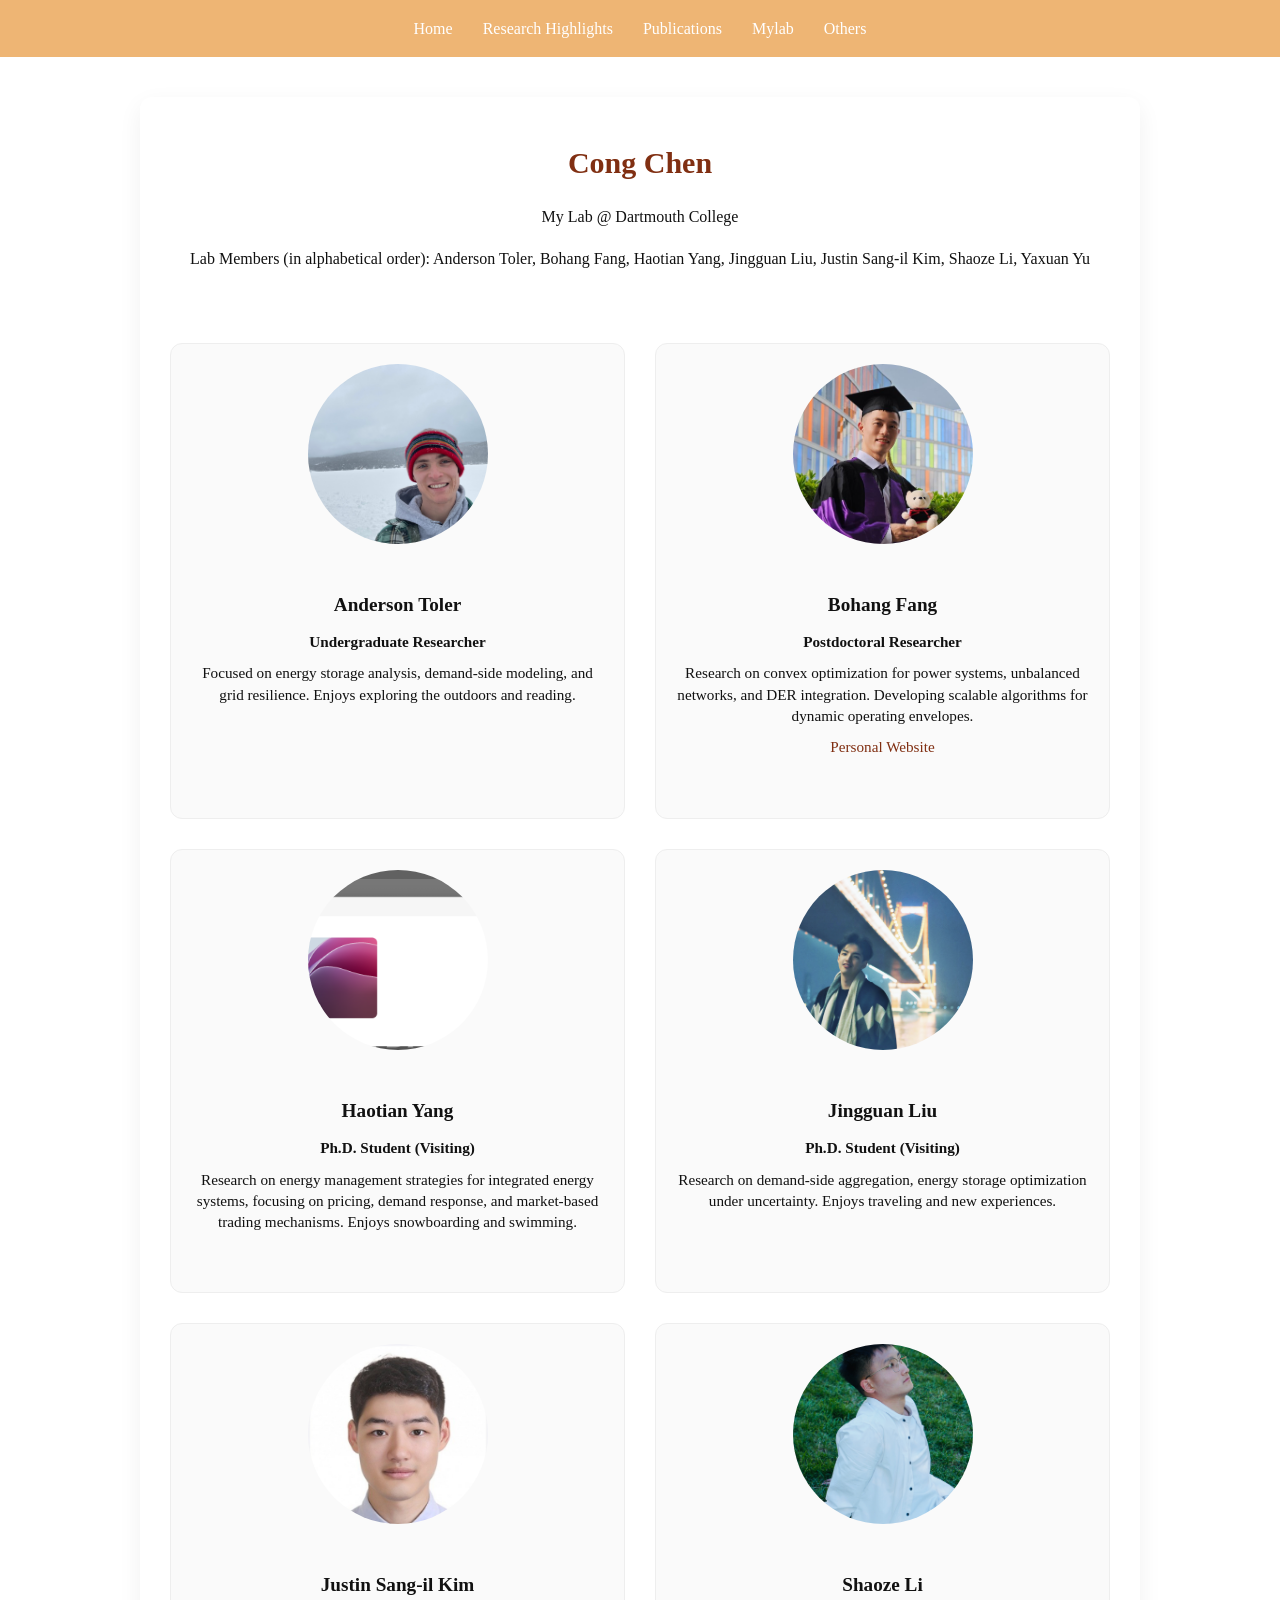
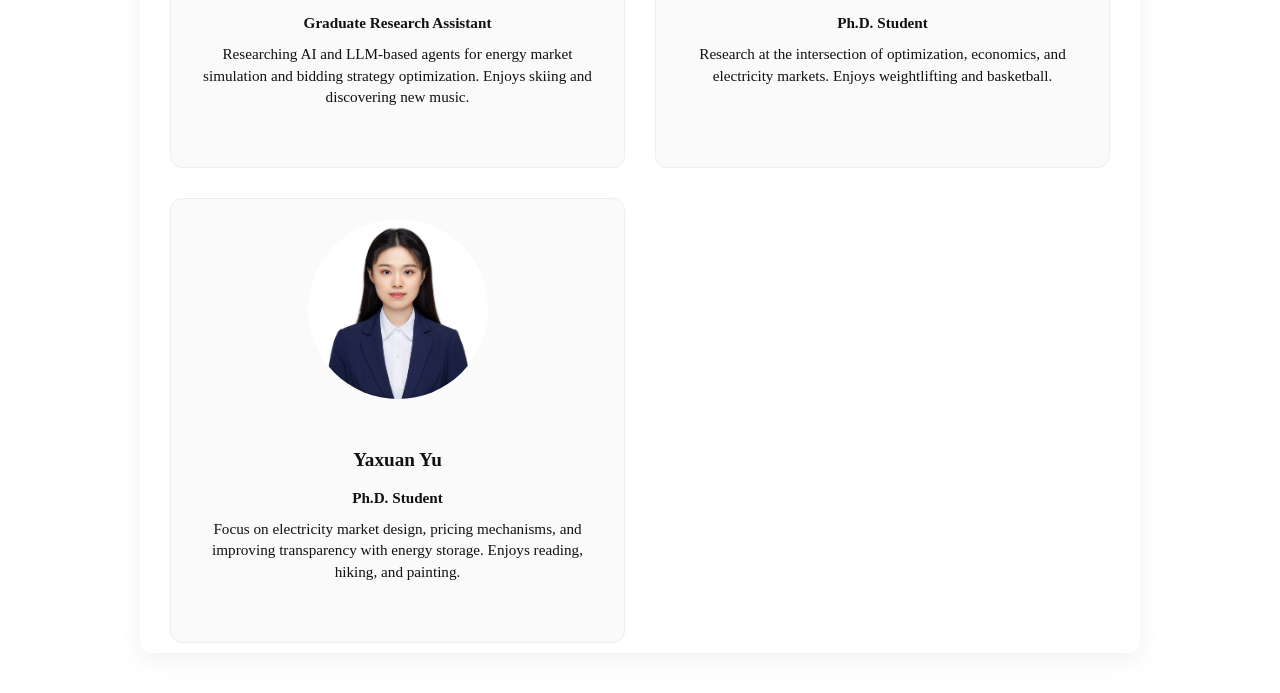
==== commit 9a9c0c25: "Refactor lab members section with grid layout Updated the layout and styling of the lab members sect" ====
--- a/Mylab.html
+++ b/Mylab.html
@@ -1,31 +1,62 @@
 <!DOCTYPE html>
 <html lang="en">
 <head>
-    <meta charset="UTF-8">
-    <meta name="viewport" content="width=device-width, initial-scale=1.0">
-    <title>Cong Chen - My Lab</title>
-    <link rel="stylesheet" href="styles.css">
-    <style>
-        /* Grid layout for lab members */
+<meta charset="UTF-8">
+<meta name="viewport" content="width=device-width, initial-scale=1.0">
+<title>Cong Chen - My Lab</title>
+<link rel="stylesheet" href="styles.css">
+<style>
+    /* Two-column grid for lab members */
+    .lab-members-grid {
+        display: grid;
+        grid-template-columns: repeat(auto-fit, minmax(400px, 1fr));
+        gap: 30px;
+        margin-top: 40px;
+    }
+
+    .member-card {
+        display: flex;
+        flex-direction: column;
+        align-items: center;
+        background: #fafafa;
+        padding: 20px;
+        border-radius: 12px;
+        border: 1px solid #eee;
+        text-align: center;
+        box-sizing: border-box;
+        height: 100%;
+    }
+
+    .member-card img {
+        width: 180px;
+        height: 180px;
+        object-fit: cover;
+        border-radius: 50%;
+        margin-bottom: 15px;
+    }
+
+    .member-info h3 {
+        margin-bottom: 10px;
+        font-size: 1.2em;
+    }
+
+    .member-info p {
+        margin-bottom: 10px;
+        font-size: 0.95em;
+        line-height: 1.4;
+    }
+
+    /* Responsive adjustments */
+    @media (max-width: 900px) {
         .lab-members-grid {
-            display: flex;
-            flex-wrap: wrap;
-            gap: 30px;
-            justify-content: center;
+            grid-template-columns: 1fr;
         }
-
-        .member-card {
-            flex: 1 1 300px; /* Minimum width 300px, grow to fill space */
-            max-width: 350px;
+        .member-card img {
+            width: 150px;
+            height: 150px;
         }
-
-        /* Optional: Ensure member cards in a row are aligned */
-        @media (max-width: 768px) {
-            .member-card {
-                flex: 1 1 100%;
-            }
-        }
-    </style>
+    }
+</style>
 </head>
 <body>
 
@@ -45,6 +76,9 @@
     <div class="cv-header">
         <h1>Cong Chen</h1>
         <p>My Lab @ Dartmouth College</p>
+        <p>
+            Lab Members (in alphabetical order): Anderson Toler, Bohang Fang, Haotian Yang, Jingguan Liu, Justin Sang-il Kim, Shaoze Li, Yaxuan Yu
+        </p>
     </div>
 
     <div class="lab-members-grid">
@@ -54,12 +88,41 @@
             <img src="img/AToler.jpg" alt="Anderson Toler">
             <div class="member-info">
                 <h3>Anderson Toler</h3>
-                <p><strong>Undergraduate Researcher</strong><br>
-                Thayer School of Engineering, Dartmouth College</p>
-                <p>
-                    Interested in power systems modeling and grid resilience. Focuses on analyzing energy storage systems and simulating human behavior in demand-side energy markets.
-                </p>
-                <p>Outside of school, enjoys exploring the outdoors and reading.</p>
+                <p><strong>Undergraduate Researcher</strong></p>
+                <p>Focused on energy storage analysis, demand-side modeling, and grid resilience. Enjoys exploring the outdoors and reading.</p>
+            </div>
+        </article>
+
+
+
+        <!-- Postdoctoral Researcher -->
+        <article class="member-card">
+            <img src="img/BFang.png" alt="Bohang Fang">
+            <div class="member-info">
+                <h3>Bohang Fang</h3>
+                <p><strong>Postdoctoral Researcher</strong></p>
+                <p>Research on convex optimization for power systems, unbalanced networks, and DER integration. Developing scalable algorithms for dynamic operating envelopes.</p>
+                <p><a href="https://bohang-fang.github.io/" target="_blank">Personal Website</a></p>
+            </div>
+        </article>
+
+        <article class="member-card">
+            <img src="img/HYang" alt="Haotian Yang">
+            <div class="member-info">
+                <h3>Haotian Yang</h3>
+                <p><strong>Ph.D. Student (Visiting)</strong></p>
+                <p>Research on energy management strategies for integrated energy systems, focusing on pricing, demand response, and market-based trading mechanisms. Enjoys snowboarding and swimming.</p>
+            </div>
+        </article>
+        
+
+
+        <article class="member-card">
+            <img src="img/JLiu.jpg" alt="Jingguan Liu">
+            <div class="member-info">
+                <h3>Jingguan Liu</h3>
+                <p><strong>Ph.D. Student (Visiting)</strong></p>
+                <p>Research on demand-side aggregation, energy storage optimization under uncertainty. Enjoys traveling and new experiences.</p>
             </div>
         </article>
 
@@ -68,36 +131,8 @@
             <img src="img/JKim.jpeg" alt="Justin Sang-il Kim">
             <div class="member-info">
                 <h3>Justin Sang-il Kim</h3>
-                <p><strong>Graduate Research Assistant</strong><br>
-                Thayer School of Engineering, Dartmouth College</p>
-                <p>
-                    Research on AI and LLM-based agents to model participant behavior in energy markets and optimize bidding strategies.
-                </p>
-                <p>Outside of research, enjoys skiing and discovering new music.</p>
-                <p>
-                    <strong>Education</strong><br>
-                    B.A., Engineering Sciences, Dartmouth College (2025)<br>
-                    B.E., Energy Engineering, Dartmouth College (2025)
-                </p>
-            </div>
-        </article>
-
-        <!-- Postdoctoral Researcher -->
-        <article class="member-card">
-            <img src="img/BFang.png" alt="Bohang Fang">
-            <div class="member-info">
-                <h3>Bohang Fang</h3>
-                <p><strong>Postdoctoral Researcher</strong><br>
-                Thayer School of Engineering, Dartmouth College</p>
-                <p>
-                    Research on convex optimization for power system operation and planning, especially unbalanced three-phase networks and DER integration. Developing scalable algorithms for dynamic operating envelopes (DOEs).
-                </p>
-                <p>
-                    <strong>Education</strong><br>
-                    B.S., Mathematics & Physics, UESTC (2020)<br>
-                    Ph.D., Information Engineering, CUHK (2025)
-                </p>
-                <p><a href="https://bohang-fang.github.io/" target="_blank">Personal Website</a></p>
+                <p><strong>Graduate Research Assistant</strong></p>
+                <p>Researching AI and LLM-based agents for energy market simulation and bidding strategy optimization. Enjoys skiing and discovering new music.</p>
             </div>
         </article>
 
@@ -106,78 +141,21 @@
             <img src="img/SLi.jpg" alt="Shaoze Li">
             <div class="member-info">
                 <h3>Shaoze Li</h3>
-                <p><strong>Ph.D. Student</strong><br>
-                Thayer School of Engineering, Dartmouth College</p>
-                <p>
-                    Research at the intersection of optimization, economics, and electricity markets.
-                </p>
-                <p>Enjoys weightlifting and basketball.</p>
-                <p>
-                    <strong>Education</strong><br>
-                    M.S., Management Science and Engineering, UCAS<br>
-                    B.S., Management Science and Engineering, NCEPU
-                </p>
+                <p><strong>Ph.D. Student</strong></p>
+                <p>Research at the intersection of optimization, economics, and electricity markets. Enjoys weightlifting and basketball.</p>
             </div>
         </article>
-
-        <article class="member-card">
-            <img src="img/JLiu.jpg" alt="Jingguan Liu">
-            <div class="member-info">
-                <h3>Jingguan Liu</h3>
-                <p><strong>Ph.D. Student (Visiting)</strong><br>
-                Thayer School of Engineering, Dartmouth College</p>
-                <p>
-                    Research on demand-side aggregation, energy storage operation, and optimization under uncertainty.
-                </p>
-                <p>Enjoys traveling and seeking new experiences.</p>
-                <p>
-                    <strong>Education</strong><br>
-                    B.S., Electrical Engineering, Huazhong University of Science and Technology (2022)<br>
-                    Ph.D. Candidate, Huazhong University of Science and Technology<br>
-                    Visiting Student, Dartmouth College (since Sep 2025)
-                </p>
-                <p>Ph.D. Advisors: Prof. Xiaomeng Ai & Prof. Jiakun Fang<br>
-                   Visiting Advisor: Prof. Cong Chen
-                </p>
-            </div>
-        </article>
-
+        
         <article class="member-card">
             <img src="img/YYu.JPG" alt="Yaxuan Yu">
             <div class="member-info">
                 <h3>Yaxuan Yu</h3>
-                <p><strong>Ph.D. Student</strong><br>
-                Thayer School of Engineering, Dartmouth College</p>
-                <p>
-                    Research on electricity market design, pricing mechanisms for real-time power systems with energy storage, and improving market transparency.
-                </p>
-                <p>Enjoys reading novels, hiking, ice skating, painting, cooking, and traveling.</p>
-                <p>
-                    <strong>Education</strong><br>
-                    M.S., Management Science and Engineering, Tongji University<br>
-                    B.S., Industrial Engineering, Sichuan University
-                </p>
+                <p><strong>Ph.D. Student</strong></p>
+                <p>Focus on electricity market design, pricing mechanisms, and improving transparency with energy storage. Enjoys reading, hiking, and painting.</p>
             </div>
         </article>
 
-        <article class="member-card">
-            <img src="img/HYang" alt="Haotian Yang">
-            <div class="member-info">
-                <h3>Haotian Yang (HYang)</h3>
-                <p><strong>Ph.D. Student (Visiting)</strong><br>
-                Thayer School of Engineering, Dartmouth College</p>
-                <p>
-                    Research on energy management strategies for integrated energy systems, focusing on pricing design, demand response analysis, and market-based trading mechanisms.
-                </p>
-                <p>Enjoys snowboarding and swimming.</p>
-                <p>
-                    <strong>Education</strong><br>
-                    B.S., Electrical Engineering, Taiyuan University of Technology<br>
-                    Ph.D., Electrical Engineering (via undergraduate recommendation), Taiyuan University of Technology<br>
-                    Supervisor: Hongbin Sun, Academician of CAS
-                </p>
-            </div>
-        </article>
+
 
     </div>
 </div>
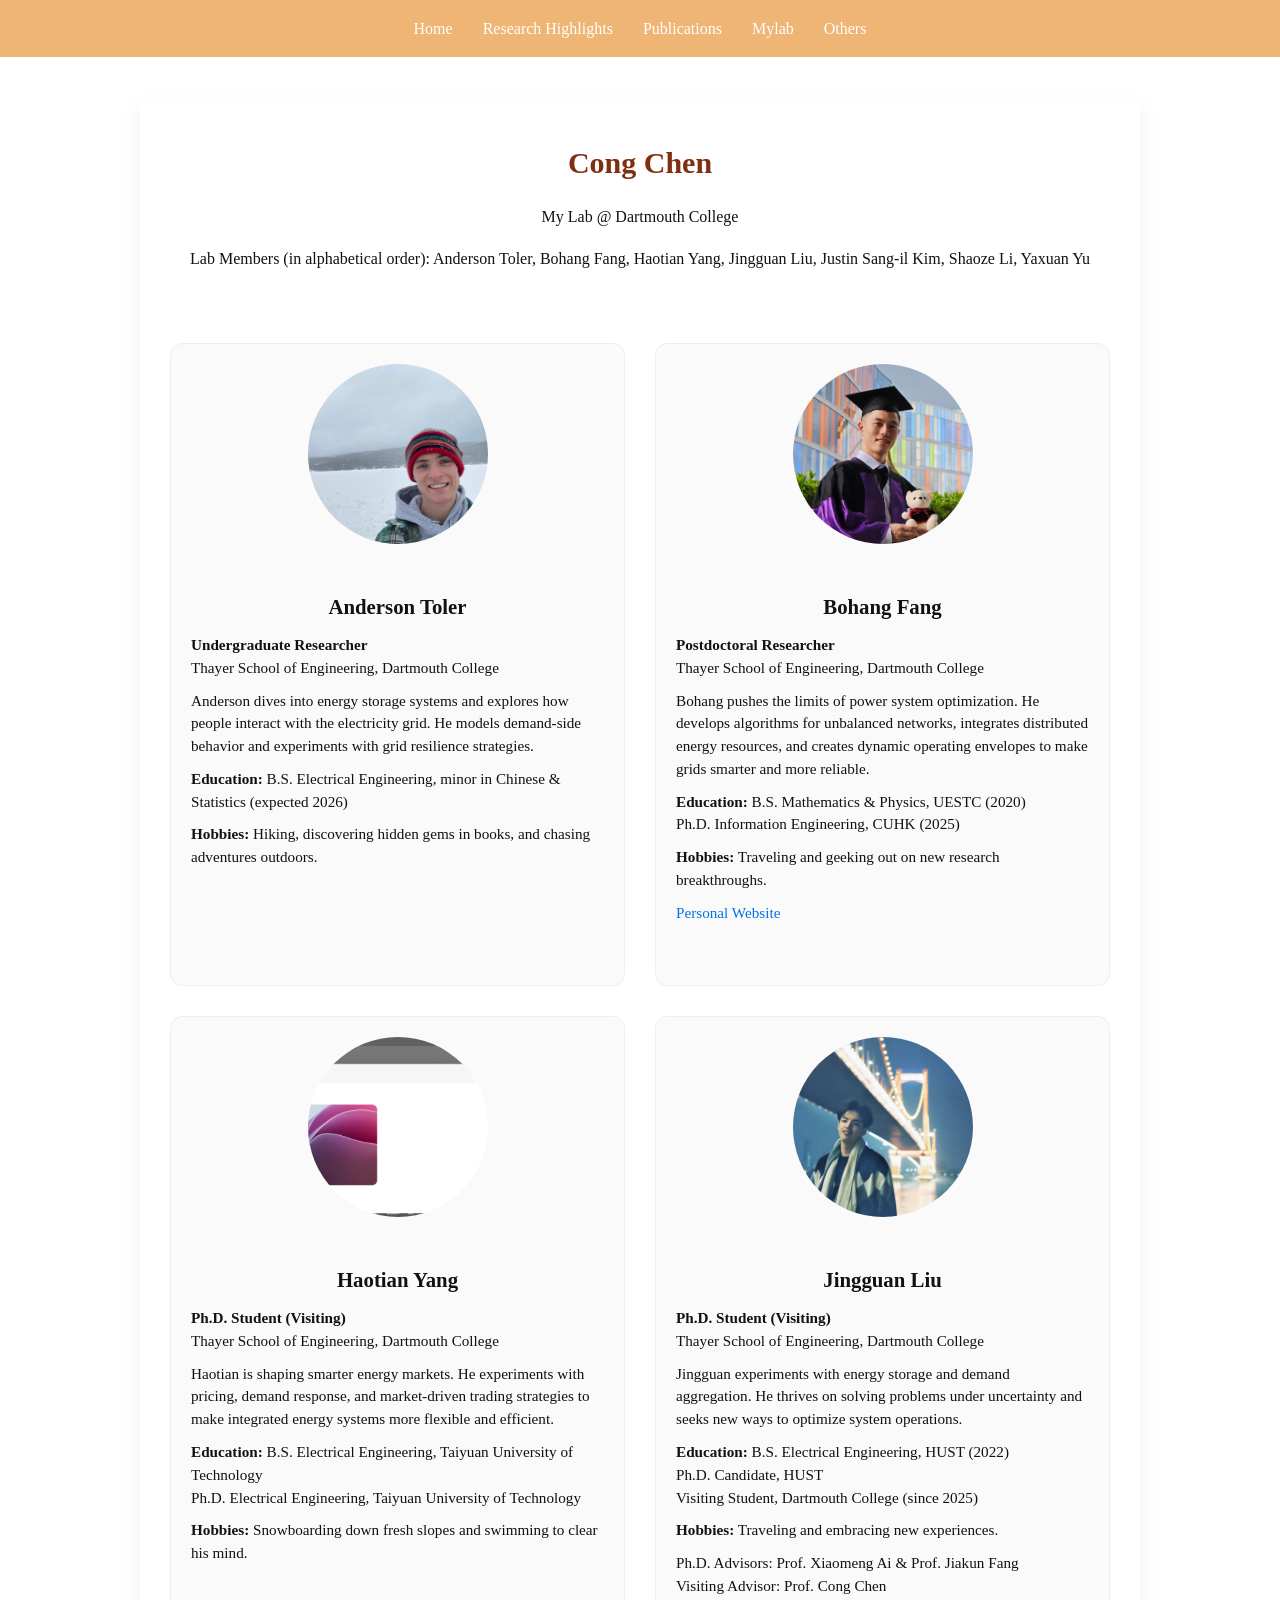
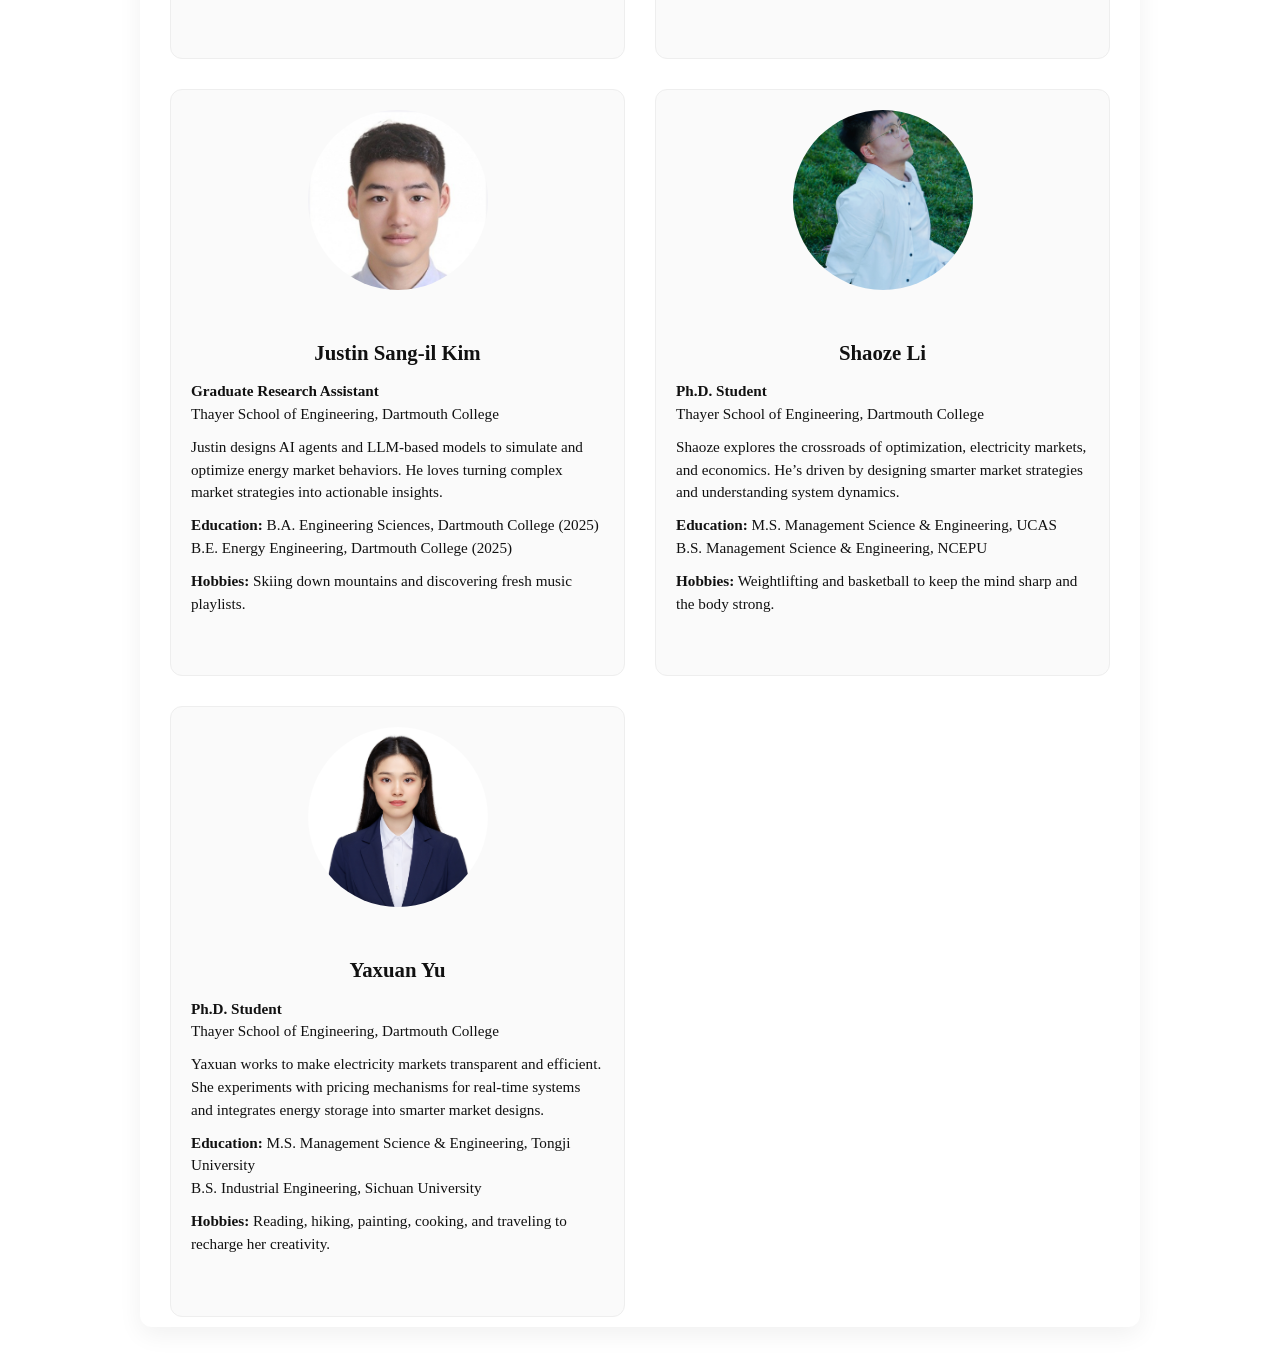
==== commit 08971f18: "Revise lab member details and improve card styles Updated member information for various lab members" ====
--- a/Mylab.html
+++ b/Mylab.html
@@ -6,7 +6,6 @@
 <title>Cong Chen - My Lab</title>
 <link rel="stylesheet" href="styles.css">
 <style>
-    /* Two-column grid for lab members */
     .lab-members-grid {
         display: grid;
         grid-template-columns: repeat(auto-fit, minmax(400px, 1fr));
@@ -25,6 +24,11 @@
         text-align: center;
         box-sizing: border-box;
         height: 100%;
+        transition: transform 0.2s ease;
+    }
+
+    .member-card:hover {
+        transform: translateY(-5px);
     }
 
     .member-card img {
@@ -37,16 +41,25 @@
 
     .member-info h3 {
         margin-bottom: 10px;
-        font-size: 1.2em;
+        font-size: 1.3em;
     }
 
     .member-info p {
         margin-bottom: 10px;
         font-size: 0.95em;
-        line-height: 1.4;
+        line-height: 1.5;
+        text-align: left;
     }
 
-    /* Responsive adjustments */
+    .member-info a {
+        color: #0073e6;
+        text-decoration: none;
+    }
+
+    .member-info a:hover {
+        text-decoration: underline;
+    }
+
     @media (max-width: 900px) {
         .lab-members-grid {
             grid-template-columns: 1fr;
@@ -88,41 +101,48 @@
             <img src="img/AToler.jpg" alt="Anderson Toler">
             <div class="member-info">
                 <h3>Anderson Toler</h3>
-                <p><strong>Undergraduate Researcher</strong></p>
-                <p>Focused on energy storage analysis, demand-side modeling, and grid resilience. Enjoys exploring the outdoors and reading.</p>
+                <p><strong>Undergraduate Researcher</strong><br>Thayer School of Engineering, Dartmouth College</p>
+                <p>Anderson dives into energy storage systems and explores how people interact with the electricity grid. He models demand-side behavior and experiments with grid resilience strategies.</p>
+                <p><strong>Education:</strong> B.S. Electrical Engineering, minor in Chinese & Statistics (expected 2026)</p>
+                <p><strong>Hobbies:</strong> Hiking, discovering hidden gems in books, and chasing adventures outdoors.</p>
             </div>
         </article>
-
-
 
         <!-- Postdoctoral Researcher -->
         <article class="member-card">
             <img src="img/BFang.png" alt="Bohang Fang">
             <div class="member-info">
                 <h3>Bohang Fang</h3>
-                <p><strong>Postdoctoral Researcher</strong></p>
-                <p>Research on convex optimization for power systems, unbalanced networks, and DER integration. Developing scalable algorithms for dynamic operating envelopes.</p>
+                <p><strong>Postdoctoral Researcher</strong><br>Thayer School of Engineering, Dartmouth College</p>
+                <p>Bohang pushes the limits of power system optimization. He develops algorithms for unbalanced networks, integrates distributed energy resources, and creates dynamic operating envelopes to make grids smarter and more reliable.</p>
+                <p><strong>Education:</strong> B.S. Mathematics & Physics, UESTC (2020)<br>Ph.D. Information Engineering, CUHK (2025)</p>
+                <p><strong>Hobbies:</strong> Traveling and geeking out on new research breakthroughs.</p>
                 <p><a href="https://bohang-fang.github.io/" target="_blank">Personal Website</a></p>
             </div>
         </article>
 
+        <!-- Ph.D. Student (Visiting) -->
         <article class="member-card">
             <img src="img/HYang" alt="Haotian Yang">
             <div class="member-info">
                 <h3>Haotian Yang</h3>
-                <p><strong>Ph.D. Student (Visiting)</strong></p>
-                <p>Research on energy management strategies for integrated energy systems, focusing on pricing, demand response, and market-based trading mechanisms. Enjoys snowboarding and swimming.</p>
+                <p><strong>Ph.D. Student (Visiting)</strong><br>Thayer School of Engineering, Dartmouth College</p>
+                <p>Haotian is shaping smarter energy markets. He experiments with pricing, demand response, and market-driven trading strategies to make integrated energy systems more flexible and efficient.</p>
+                <p><strong>Education:</strong> B.S. Electrical Engineering, Taiyuan University of Technology<br>Ph.D. Electrical Engineering, Taiyuan University of Technology</p>
+                <p><strong>Hobbies:</strong> Snowboarding down fresh slopes and swimming to clear his mind.</p>
             </div>
         </article>
-        
 
-
+        <!-- Ph.D. Student (Visiting) -->
         <article class="member-card">
             <img src="img/JLiu.jpg" alt="Jingguan Liu">
             <div class="member-info">
                 <h3>Jingguan Liu</h3>
-                <p><strong>Ph.D. Student (Visiting)</strong></p>
-                <p>Research on demand-side aggregation, energy storage optimization under uncertainty. Enjoys traveling and new experiences.</p>
+                <p><strong>Ph.D. Student (Visiting)</strong><br>Thayer School of Engineering, Dartmouth College</p>
+                <p>Jingguan experiments with energy storage and demand aggregation. He thrives on solving problems under uncertainty and seeks new ways to optimize system operations.</p>
+                <p><strong>Education:</strong> B.S. Electrical Engineering, HUST (2022)<br>Ph.D. Candidate, HUST<br>Visiting Student, Dartmouth College (since 2025)</p>
+                <p><strong>Hobbies:</strong> Traveling and embracing new experiences.</p>
+                <p>Ph.D. Advisors: Prof. Xiaomeng Ai & Prof. Jiakun Fang<br>Visiting Advisor: Prof. Cong Chen</p>
             </div>
         </article>
 
@@ -131,8 +151,10 @@
             <img src="img/JKim.jpeg" alt="Justin Sang-il Kim">
             <div class="member-info">
                 <h3>Justin Sang-il Kim</h3>
-                <p><strong>Graduate Research Assistant</strong></p>
-                <p>Researching AI and LLM-based agents for energy market simulation and bidding strategy optimization. Enjoys skiing and discovering new music.</p>
+                <p><strong>Graduate Research Assistant</strong><br>Thayer School of Engineering, Dartmouth College</p>
+                <p>Justin designs AI agents and LLM-based models to simulate and optimize energy market behaviors. He loves turning complex market strategies into actionable insights.</p>
+                <p><strong>Education:</strong> B.A. Engineering Sciences, Dartmouth College (2025)<br>B.E. Energy Engineering, Dartmouth College (2025)</p>
+                <p><strong>Hobbies:</strong> Skiing down mountains and discovering fresh music playlists.</p>
             </div>
         </article>
 
@@ -141,21 +163,24 @@
             <img src="img/SLi.jpg" alt="Shaoze Li">
             <div class="member-info">
                 <h3>Shaoze Li</h3>
-                <p><strong>Ph.D. Student</strong></p>
-                <p>Research at the intersection of optimization, economics, and electricity markets. Enjoys weightlifting and basketball.</p>
+                <p><strong>Ph.D. Student</strong><br>Thayer School of Engineering, Dartmouth College</p>
+                <p>Shaoze explores the crossroads of optimization, electricity markets, and economics. He’s driven by designing smarter market strategies and understanding system dynamics.</p>
+                <p><strong>Education:</strong> M.S. Management Science & Engineering, UCAS<br>B.S. Management Science & Engineering, NCEPU</p>
+                <p><strong>Hobbies:</strong> Weightlifting and basketball to keep the mind sharp and the body strong.</p>
             </div>
         </article>
-        
+
+        <!-- Ph.D. Student -->
         <article class="member-card">
             <img src="img/YYu.JPG" alt="Yaxuan Yu">
             <div class="member-info">
                 <h3>Yaxuan Yu</h3>
-                <p><strong>Ph.D. Student</strong></p>
-                <p>Focus on electricity market design, pricing mechanisms, and improving transparency with energy storage. Enjoys reading, hiking, and painting.</p>
+                <p><strong>Ph.D. Student</strong><br>Thayer School of Engineering, Dartmouth College</p>
+                <p>Yaxuan works to make electricity markets transparent and efficient. She experiments with pricing mechanisms for real-time systems and integrates energy storage into smarter market designs.</p>
+                <p><strong>Education:</strong> M.S. Management Science & Engineering, Tongji University<br>B.S. Industrial Engineering, Sichuan University</p>
+                <p><strong>Hobbies:</strong> Reading, hiking, painting, cooking, and traveling to recharge her creativity.</p>
             </div>
         </article>
-
-
 
     </div>
 </div>
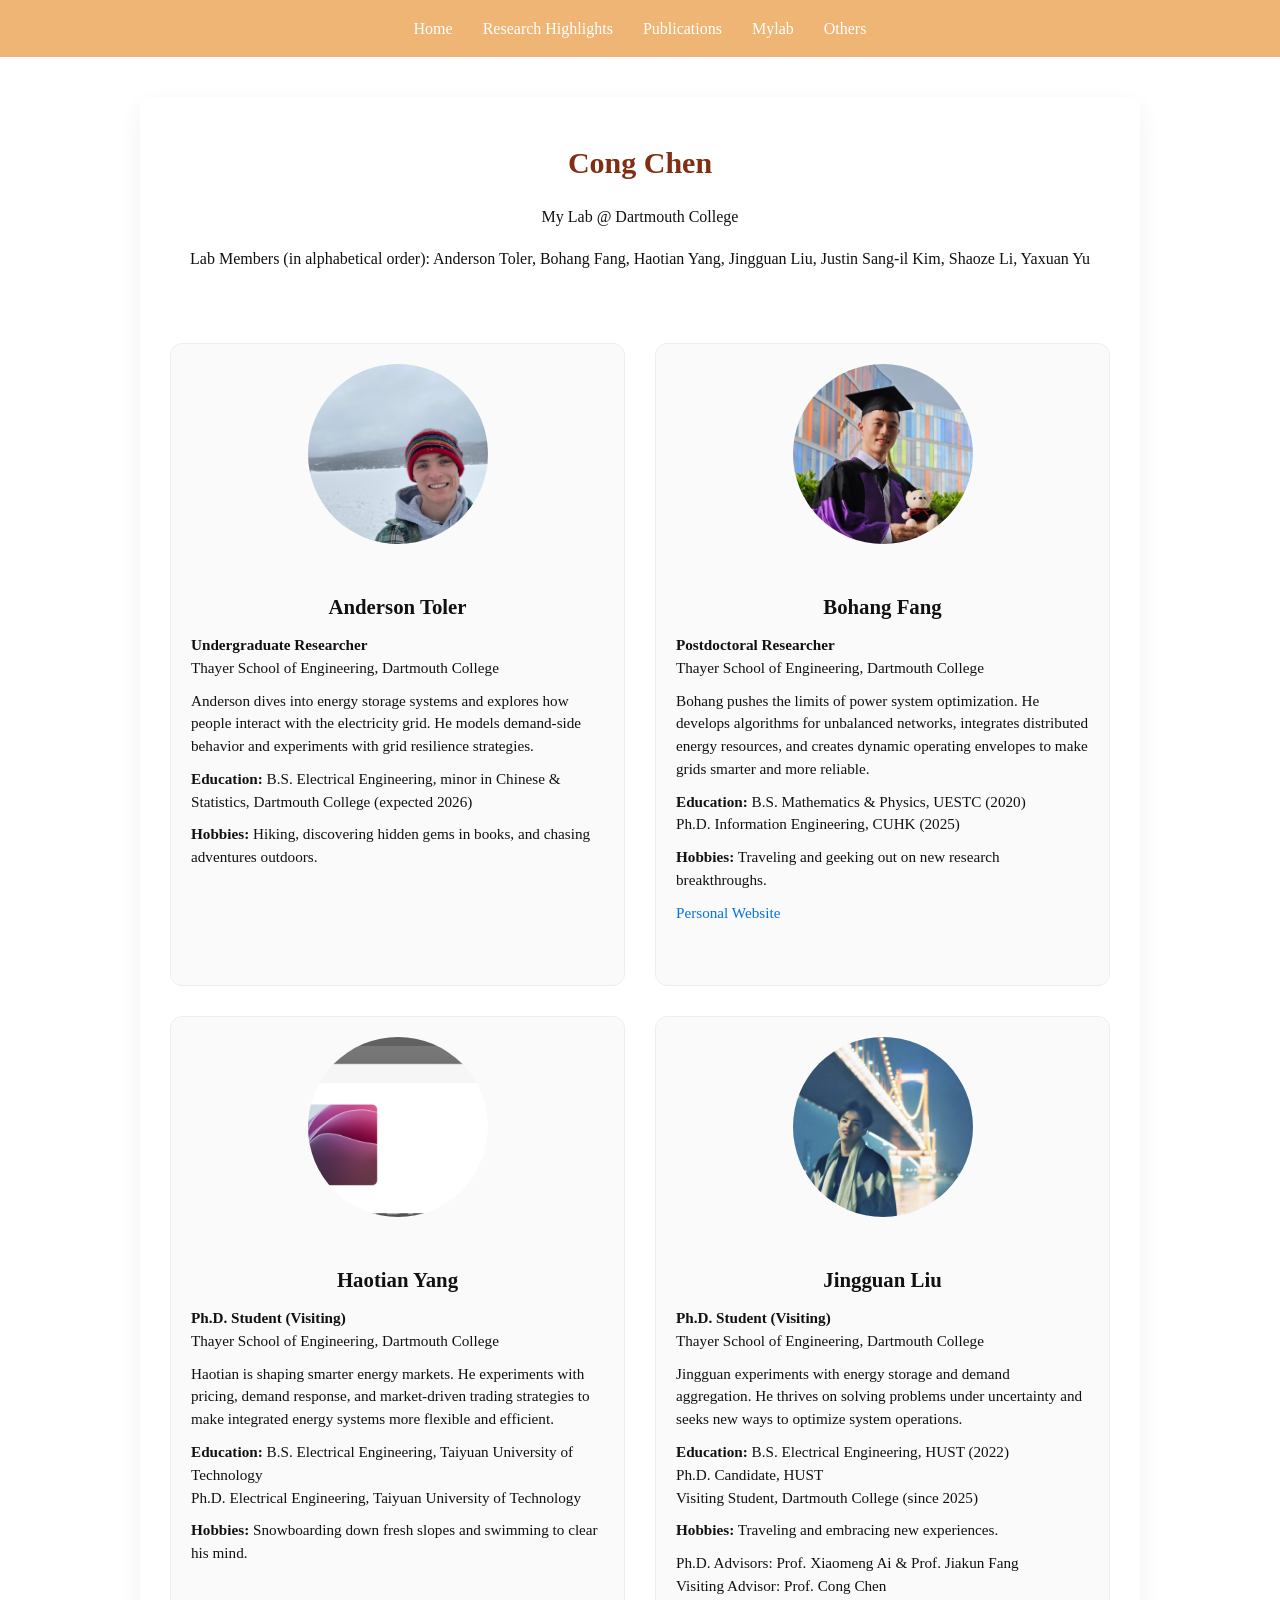
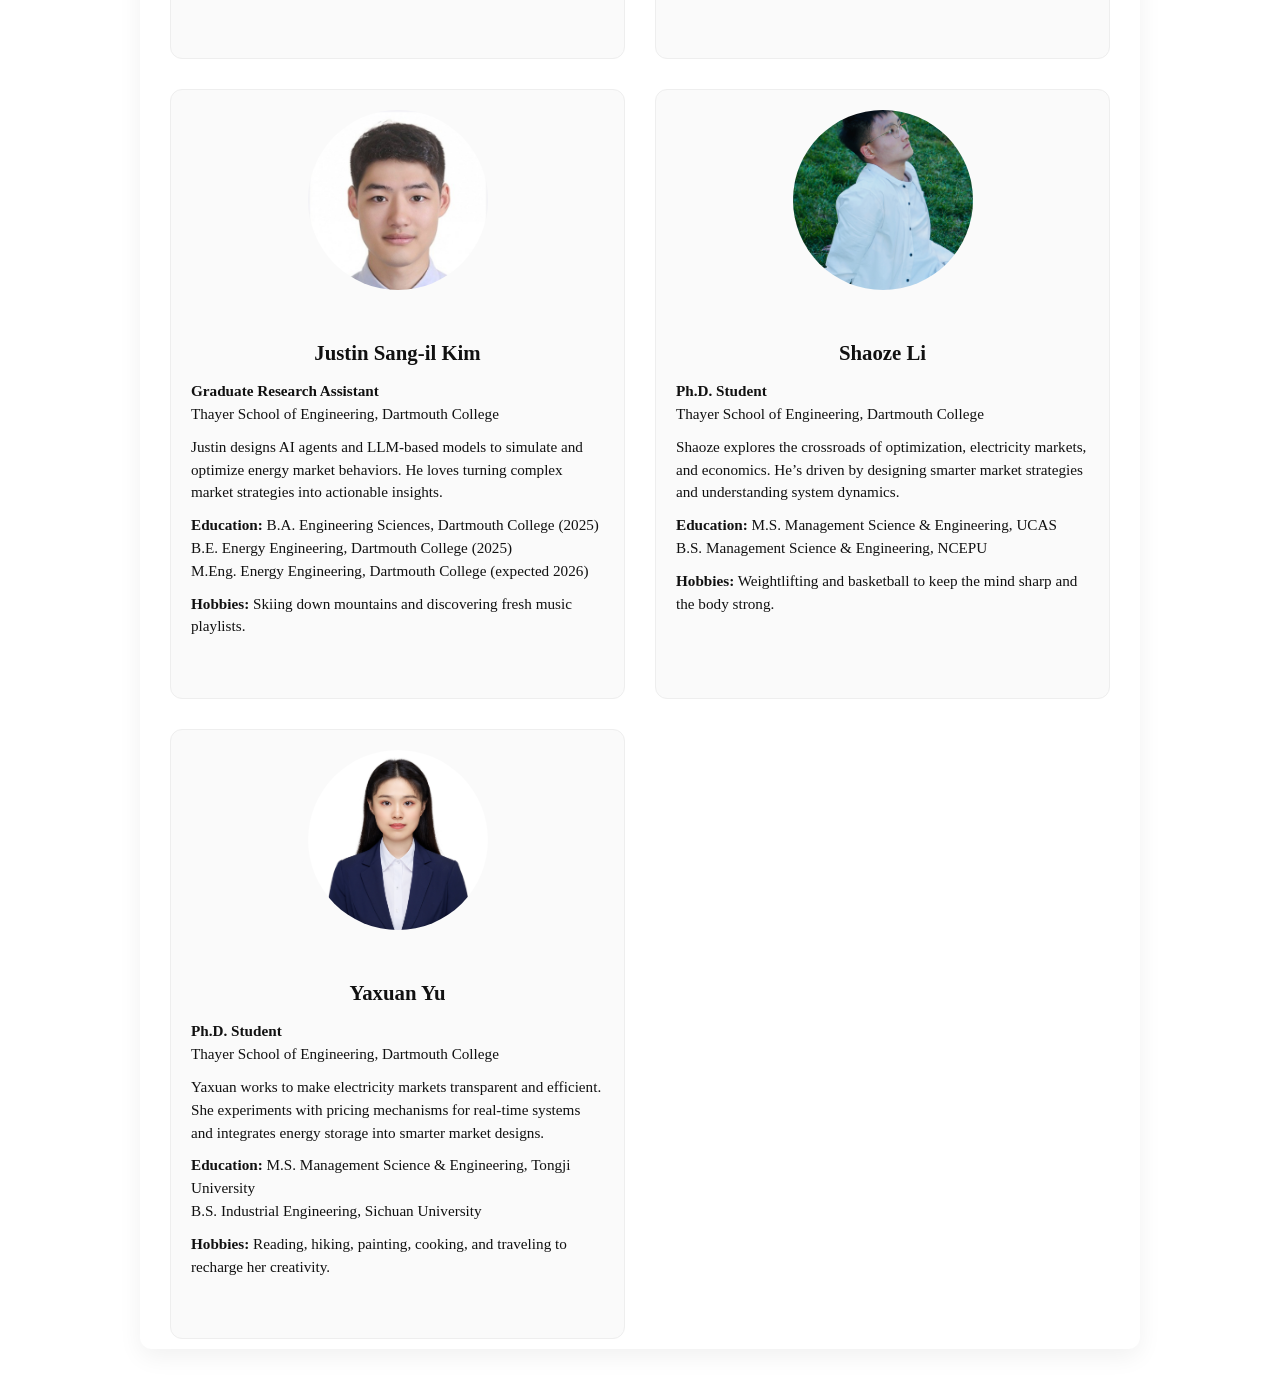
==== commit b07dc897: "Update education details for team members" ====
--- a/Mylab.html
+++ b/Mylab.html
@@ -103,7 +103,7 @@
                 <h3>Anderson Toler</h3>
                 <p><strong>Undergraduate Researcher</strong><br>Thayer School of Engineering, Dartmouth College</p>
                 <p>Anderson dives into energy storage systems and explores how people interact with the electricity grid. He models demand-side behavior and experiments with grid resilience strategies.</p>
-                <p><strong>Education:</strong> B.S. Electrical Engineering, minor in Chinese & Statistics (expected 2026)</p>
+                <p><strong>Education:</strong> B.S. Electrical Engineering, minor in Chinese & Statistics, Dartmouth College (expected 2026)</p>
                 <p><strong>Hobbies:</strong> Hiking, discovering hidden gems in books, and chasing adventures outdoors.</p>
             </div>
         </article>
@@ -153,7 +153,7 @@
                 <h3>Justin Sang-il Kim</h3>
                 <p><strong>Graduate Research Assistant</strong><br>Thayer School of Engineering, Dartmouth College</p>
                 <p>Justin designs AI agents and LLM-based models to simulate and optimize energy market behaviors. He loves turning complex market strategies into actionable insights.</p>
-                <p><strong>Education:</strong> B.A. Engineering Sciences, Dartmouth College (2025)<br>B.E. Energy Engineering, Dartmouth College (2025)</p>
+                <p><strong>Education:</strong> B.A. Engineering Sciences, Dartmouth College (2025)<br>B.E. Energy Engineering, Dartmouth College (2025)<br>M.Eng.  Energy Engineering,  Dartmouth College (expected 2026)</p>
                 <p><strong>Hobbies:</strong> Skiing down mountains and discovering fresh music playlists.</p>
             </div>
         </article>
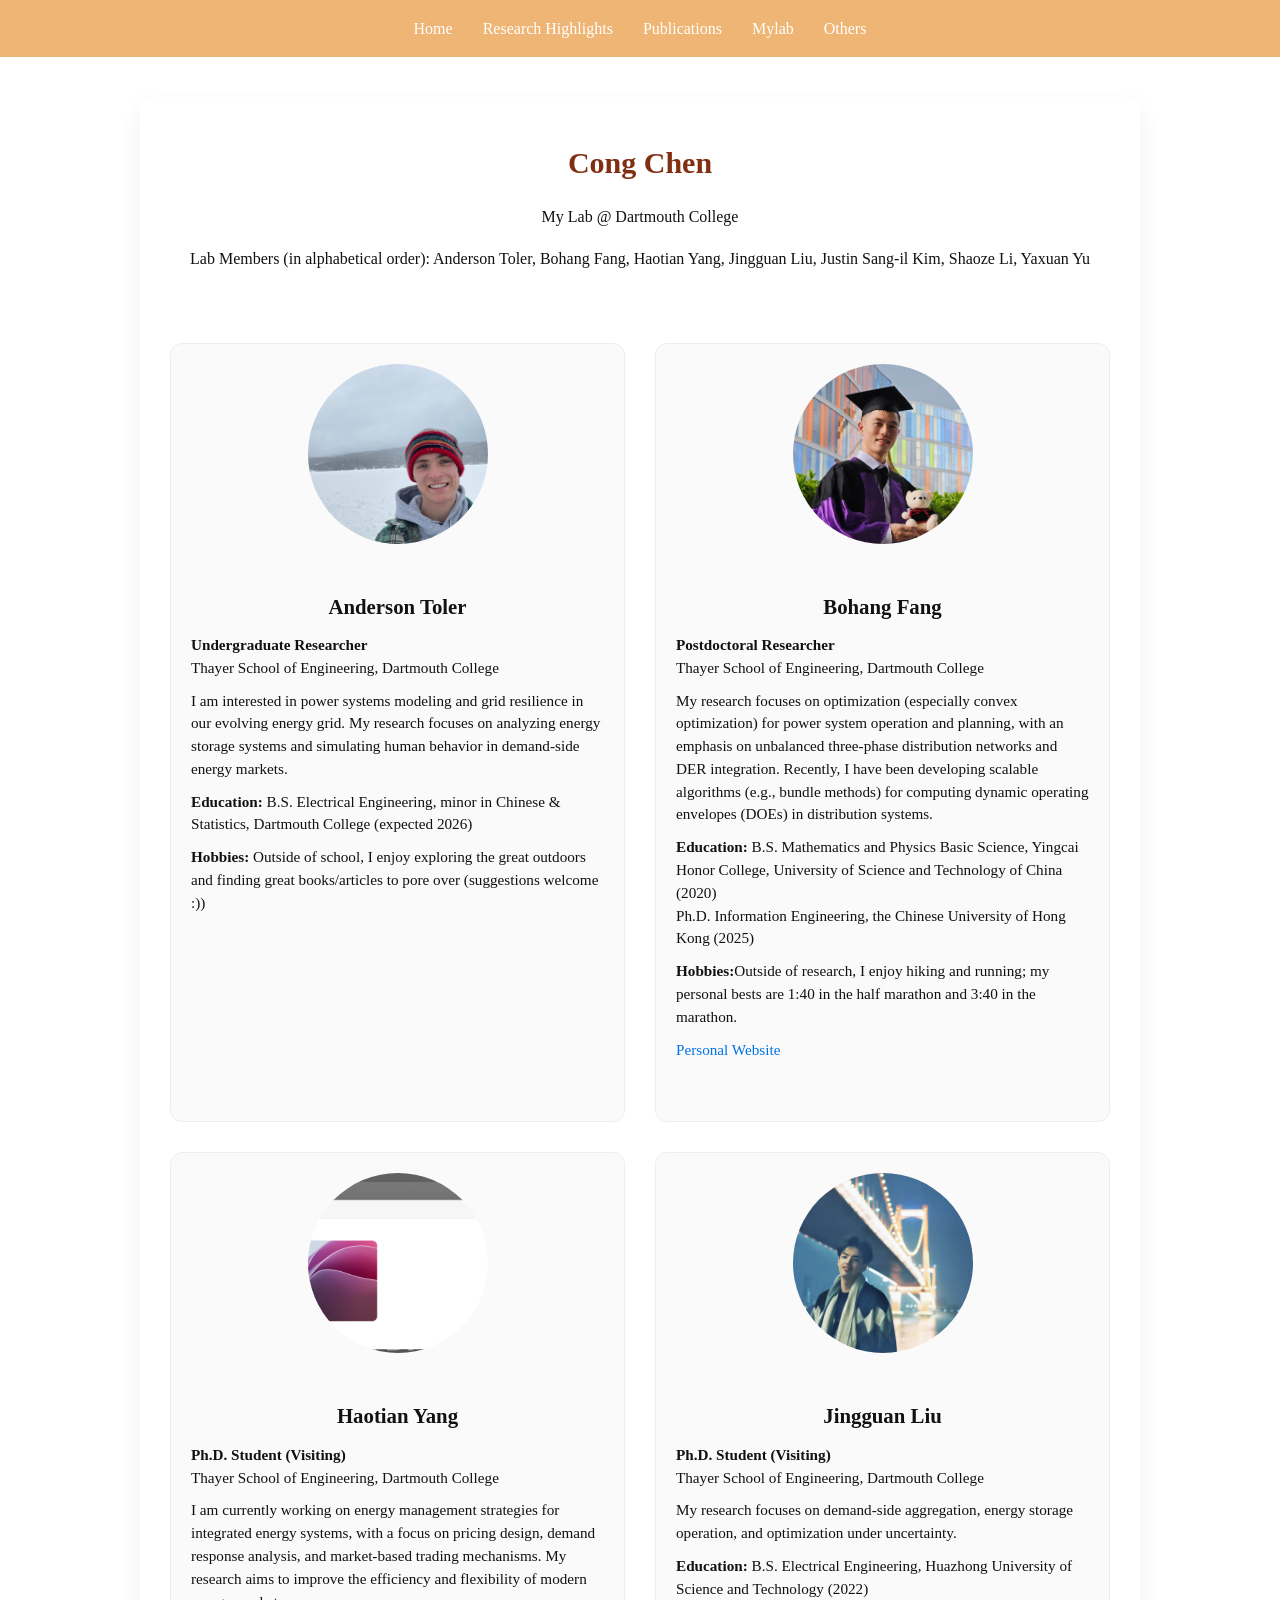
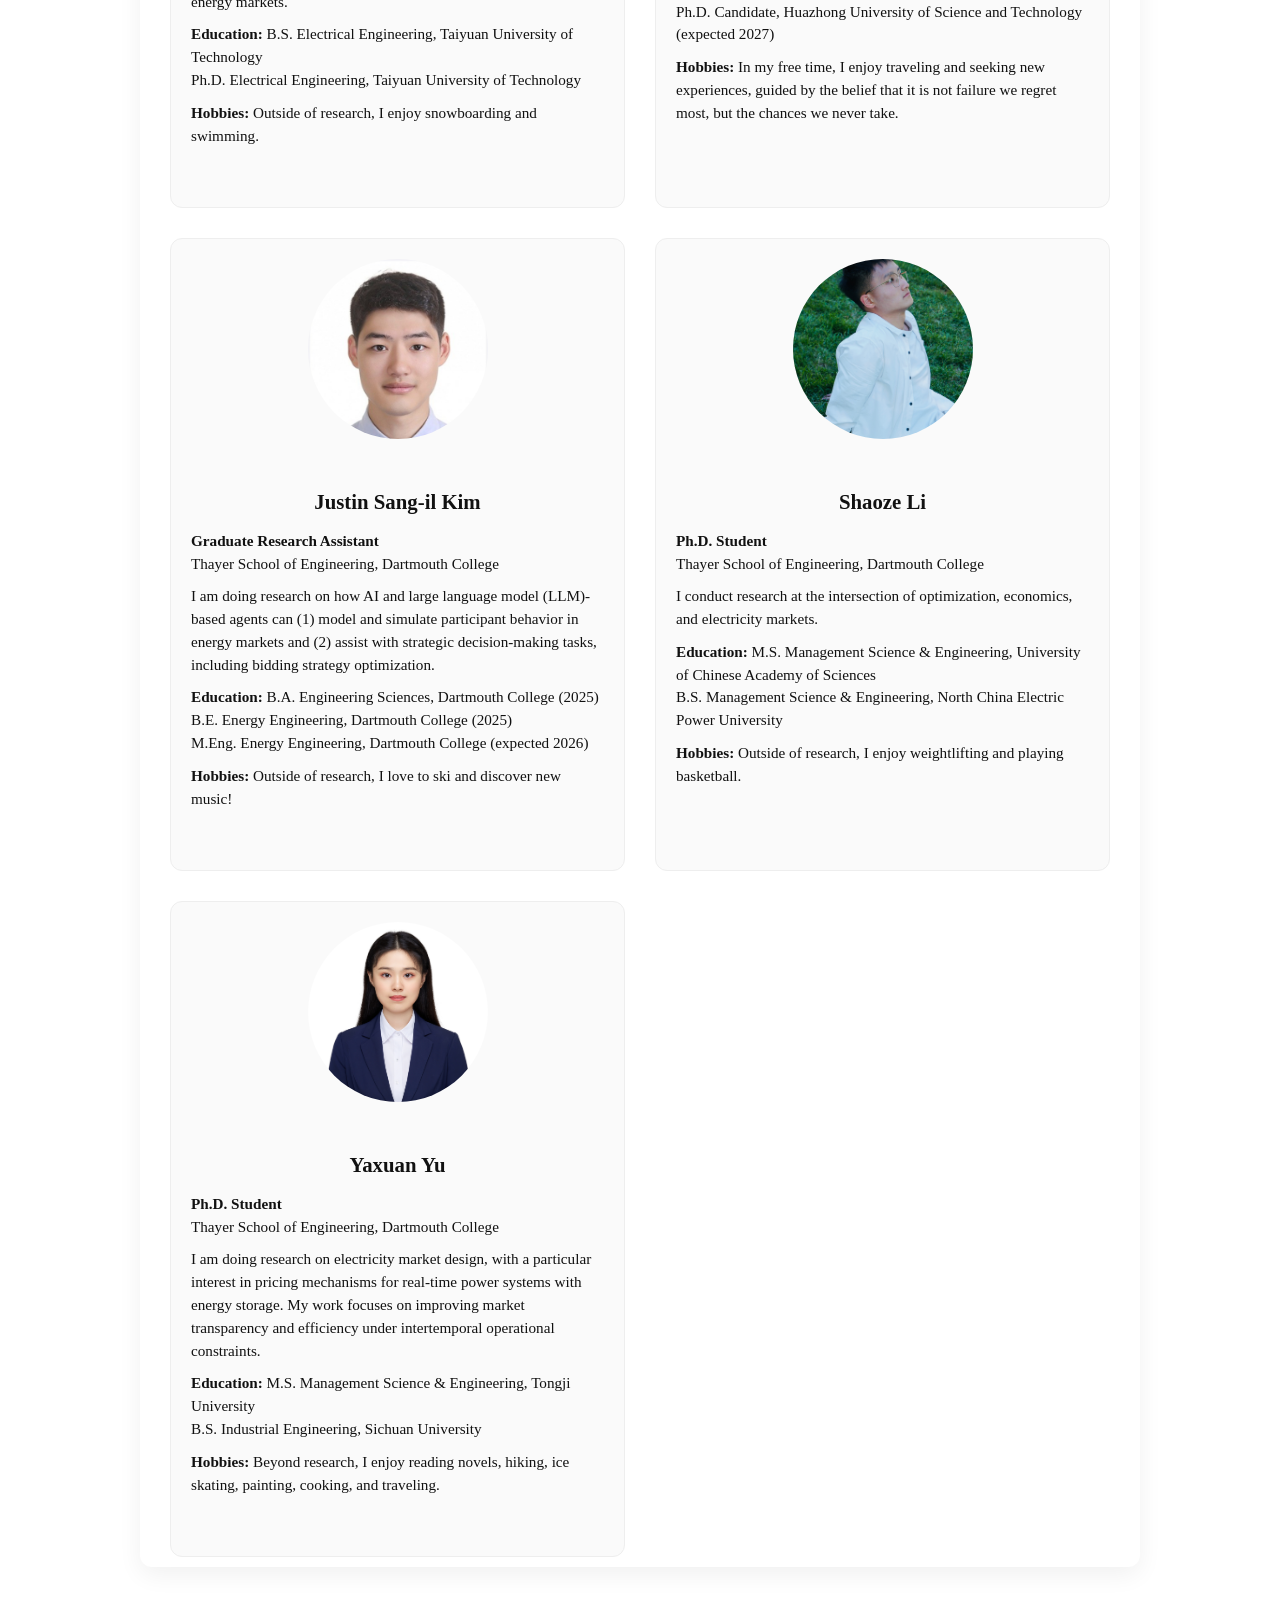
==== commit 595c1bc1: "Update member descriptions and hobbies in Mylab.html" ====
--- a/Mylab.html
+++ b/Mylab.html
@@ -102,9 +102,9 @@
             <div class="member-info">
                 <h3>Anderson Toler</h3>
                 <p><strong>Undergraduate Researcher</strong><br>Thayer School of Engineering, Dartmouth College</p>
-                <p>Anderson dives into energy storage systems and explores how people interact with the electricity grid. He models demand-side behavior and experiments with grid resilience strategies.</p>
+                <p> I am interested in power systems modeling and grid resilience in our evolving energy grid. My research focuses on analyzing energy storage systems and simulating human behavior in demand-side energy markets.</p>
                 <p><strong>Education:</strong> B.S. Electrical Engineering, minor in Chinese & Statistics, Dartmouth College (expected 2026)</p>
-                <p><strong>Hobbies:</strong> Hiking, discovering hidden gems in books, and chasing adventures outdoors.</p>
+                <p><strong>Hobbies:</strong> Outside of school, I enjoy exploring the great outdoors and finding great books/articles to pore over (suggestions welcome :))</p>
             </div>
         </article>
 
@@ -114,9 +114,9 @@
             <div class="member-info">
                 <h3>Bohang Fang</h3>
                 <p><strong>Postdoctoral Researcher</strong><br>Thayer School of Engineering, Dartmouth College</p>
-                <p>Bohang pushes the limits of power system optimization. He develops algorithms for unbalanced networks, integrates distributed energy resources, and creates dynamic operating envelopes to make grids smarter and more reliable.</p>
-                <p><strong>Education:</strong> B.S. Mathematics & Physics, UESTC (2020)<br>Ph.D. Information Engineering, CUHK (2025)</p>
-                <p><strong>Hobbies:</strong> Traveling and geeking out on new research breakthroughs.</p>
+                <p>My research focuses on optimization (especially convex optimization) for power system operation and planning, with an emphasis on unbalanced three-phase distribution networks and DER integration. Recently, I have been developing scalable algorithms (e.g., bundle methods) for computing dynamic operating envelopes (DOEs) in distribution systems.</p>
+                <p><strong>Education:</strong> B.S. Mathematics and Physics Basic Science, Yingcai Honor College, University of Science and Technology of China (2020)<br>Ph.D. Information Engineering, the Chinese University of Hong Kong (2025)</p>
+                <p><strong>Hobbies:</strong>Outside of research, I enjoy hiking and running; my personal bests are 1:40 in the half marathon and 3:40 in the marathon.</p>
                 <p><a href="https://bohang-fang.github.io/" target="_blank">Personal Website</a></p>
             </div>
         </article>
@@ -127,9 +127,9 @@
             <div class="member-info">
                 <h3>Haotian Yang</h3>
                 <p><strong>Ph.D. Student (Visiting)</strong><br>Thayer School of Engineering, Dartmouth College</p>
-                <p>Haotian is shaping smarter energy markets. He experiments with pricing, demand response, and market-driven trading strategies to make integrated energy systems more flexible and efficient.</p>
+                <p> I am currently working on energy management strategies for integrated energy systems, with a focus on pricing design, demand response analysis, and market-based trading mechanisms. My research aims to improve the efficiency and flexibility of modern energy markets.</p>
                 <p><strong>Education:</strong> B.S. Electrical Engineering, Taiyuan University of Technology<br>Ph.D. Electrical Engineering, Taiyuan University of Technology</p>
-                <p><strong>Hobbies:</strong> Snowboarding down fresh slopes and swimming to clear his mind.</p>
+                <p><strong>Hobbies:</strong> Outside of research, I enjoy snowboarding and swimming.</p>
             </div>
         </article>
 
@@ -139,10 +139,10 @@
             <div class="member-info">
                 <h3>Jingguan Liu</h3>
                 <p><strong>Ph.D. Student (Visiting)</strong><br>Thayer School of Engineering, Dartmouth College</p>
-                <p>Jingguan experiments with energy storage and demand aggregation. He thrives on solving problems under uncertainty and seeks new ways to optimize system operations.</p>
-                <p><strong>Education:</strong> B.S. Electrical Engineering, HUST (2022)<br>Ph.D. Candidate, HUST<br>Visiting Student, Dartmouth College (since 2025)</p>
-                <p><strong>Hobbies:</strong> Traveling and embracing new experiences.</p>
-                <p>Ph.D. Advisors: Prof. Xiaomeng Ai & Prof. Jiakun Fang<br>Visiting Advisor: Prof. Cong Chen</p>
+                <p> My research focuses on demand-side aggregation, energy storage operation, and optimization under uncertainty.</p>
+                <p><strong>Education:</strong> B.S. Electrical Engineering, Huazhong University of Science and Technology (2022)<br>Ph.D. Candidate, Huazhong University of Science and Technology (expected 2027)</p>
+                <p><strong>Hobbies:</strong> In my free time, I enjoy traveling and seeking new experiences, guided by the belief that it is not failure we regret most, but the chances we never take.</p>
+                 
             </div>
         </article>
 
@@ -152,9 +152,9 @@
             <div class="member-info">
                 <h3>Justin Sang-il Kim</h3>
                 <p><strong>Graduate Research Assistant</strong><br>Thayer School of Engineering, Dartmouth College</p>
-                <p>Justin designs AI agents and LLM-based models to simulate and optimize energy market behaviors. He loves turning complex market strategies into actionable insights.</p>
+                <p> I am doing research on how AI and large language model (LLM)-based agents can (1) model and simulate participant behavior in energy markets and (2) assist with strategic decision-making tasks, including bidding strategy optimization. </p>
                 <p><strong>Education:</strong> B.A. Engineering Sciences, Dartmouth College (2025)<br>B.E. Energy Engineering, Dartmouth College (2025)<br>M.Eng.  Energy Engineering,  Dartmouth College (expected 2026)</p>
-                <p><strong>Hobbies:</strong> Skiing down mountains and discovering fresh music playlists.</p>
+                <p><strong>Hobbies:</strong> Outside of research, I love to ski and discover new music!</p>
             </div>
         </article>
 
@@ -164,9 +164,9 @@
             <div class="member-info">
                 <h3>Shaoze Li</h3>
                 <p><strong>Ph.D. Student</strong><br>Thayer School of Engineering, Dartmouth College</p>
-                <p>Shaoze explores the crossroads of optimization, electricity markets, and economics. He’s driven by designing smarter market strategies and understanding system dynamics.</p>
-                <p><strong>Education:</strong> M.S. Management Science & Engineering, UCAS<br>B.S. Management Science & Engineering, NCEPU</p>
-                <p><strong>Hobbies:</strong> Weightlifting and basketball to keep the mind sharp and the body strong.</p>
+                <p> I conduct research at the intersection of optimization, economics, and electricity markets. </p>
+                <p><strong>Education:</strong> M.S. Management Science & Engineering, University of Chinese Academy of Sciences<br>B.S. Management Science & Engineering, North China Electric Power University</p>
+                <p><strong>Hobbies:</strong> Outside of research, I enjoy weightlifting and playing basketball. </p>
             </div>
         </article>
 
@@ -176,9 +176,9 @@
             <div class="member-info">
                 <h3>Yaxuan Yu</h3>
                 <p><strong>Ph.D. Student</strong><br>Thayer School of Engineering, Dartmouth College</p>
-                <p>Yaxuan works to make electricity markets transparent and efficient. She experiments with pricing mechanisms for real-time systems and integrates energy storage into smarter market designs.</p>
+                <p> I am doing research on electricity market design, with a particular interest in pricing mechanisms for real-time power systems with energy storage. My work focuses on improving market transparency and efficiency under intertemporal operational constraints.</p>
                 <p><strong>Education:</strong> M.S. Management Science & Engineering, Tongji University<br>B.S. Industrial Engineering, Sichuan University</p>
-                <p><strong>Hobbies:</strong> Reading, hiking, painting, cooking, and traveling to recharge her creativity.</p>
+                <p><strong>Hobbies:</strong> Beyond research, I enjoy reading novels, hiking, ice skating, painting, cooking, and traveling.</p>
             </div>
         </article>
 
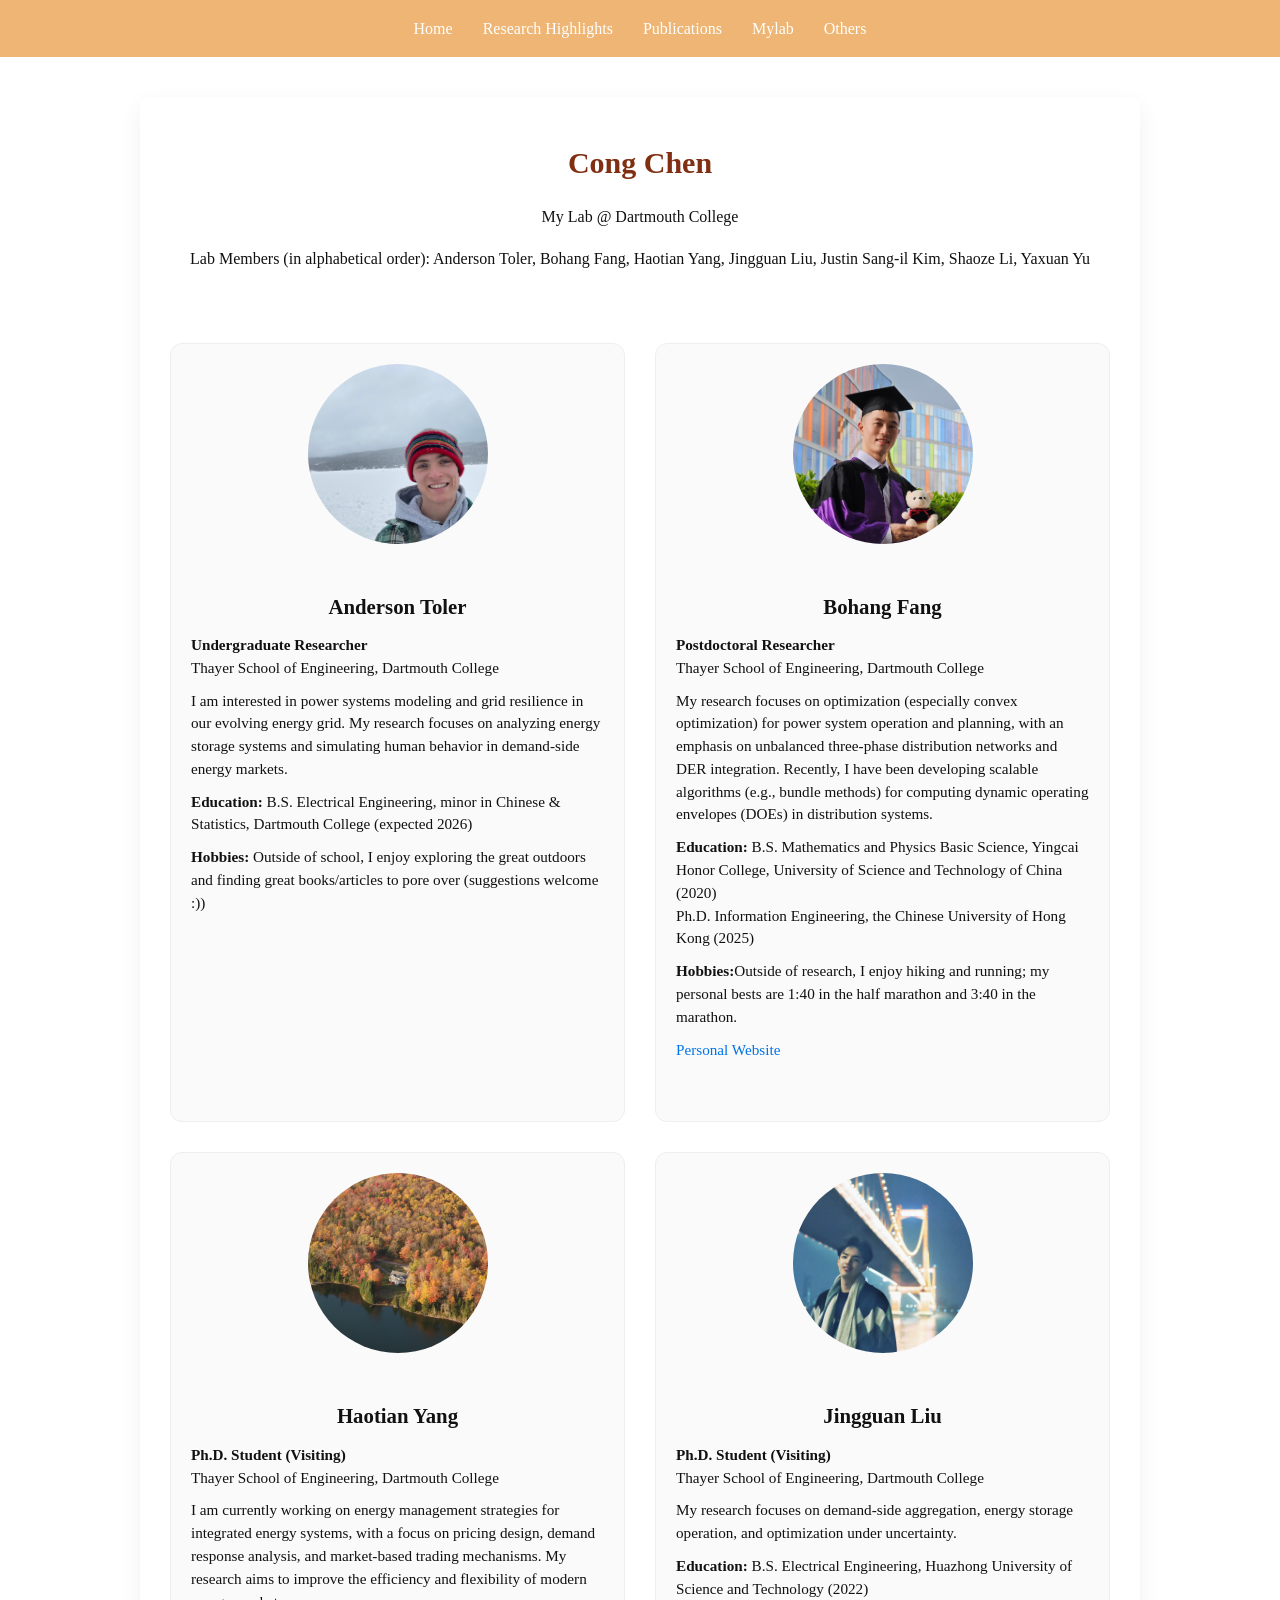
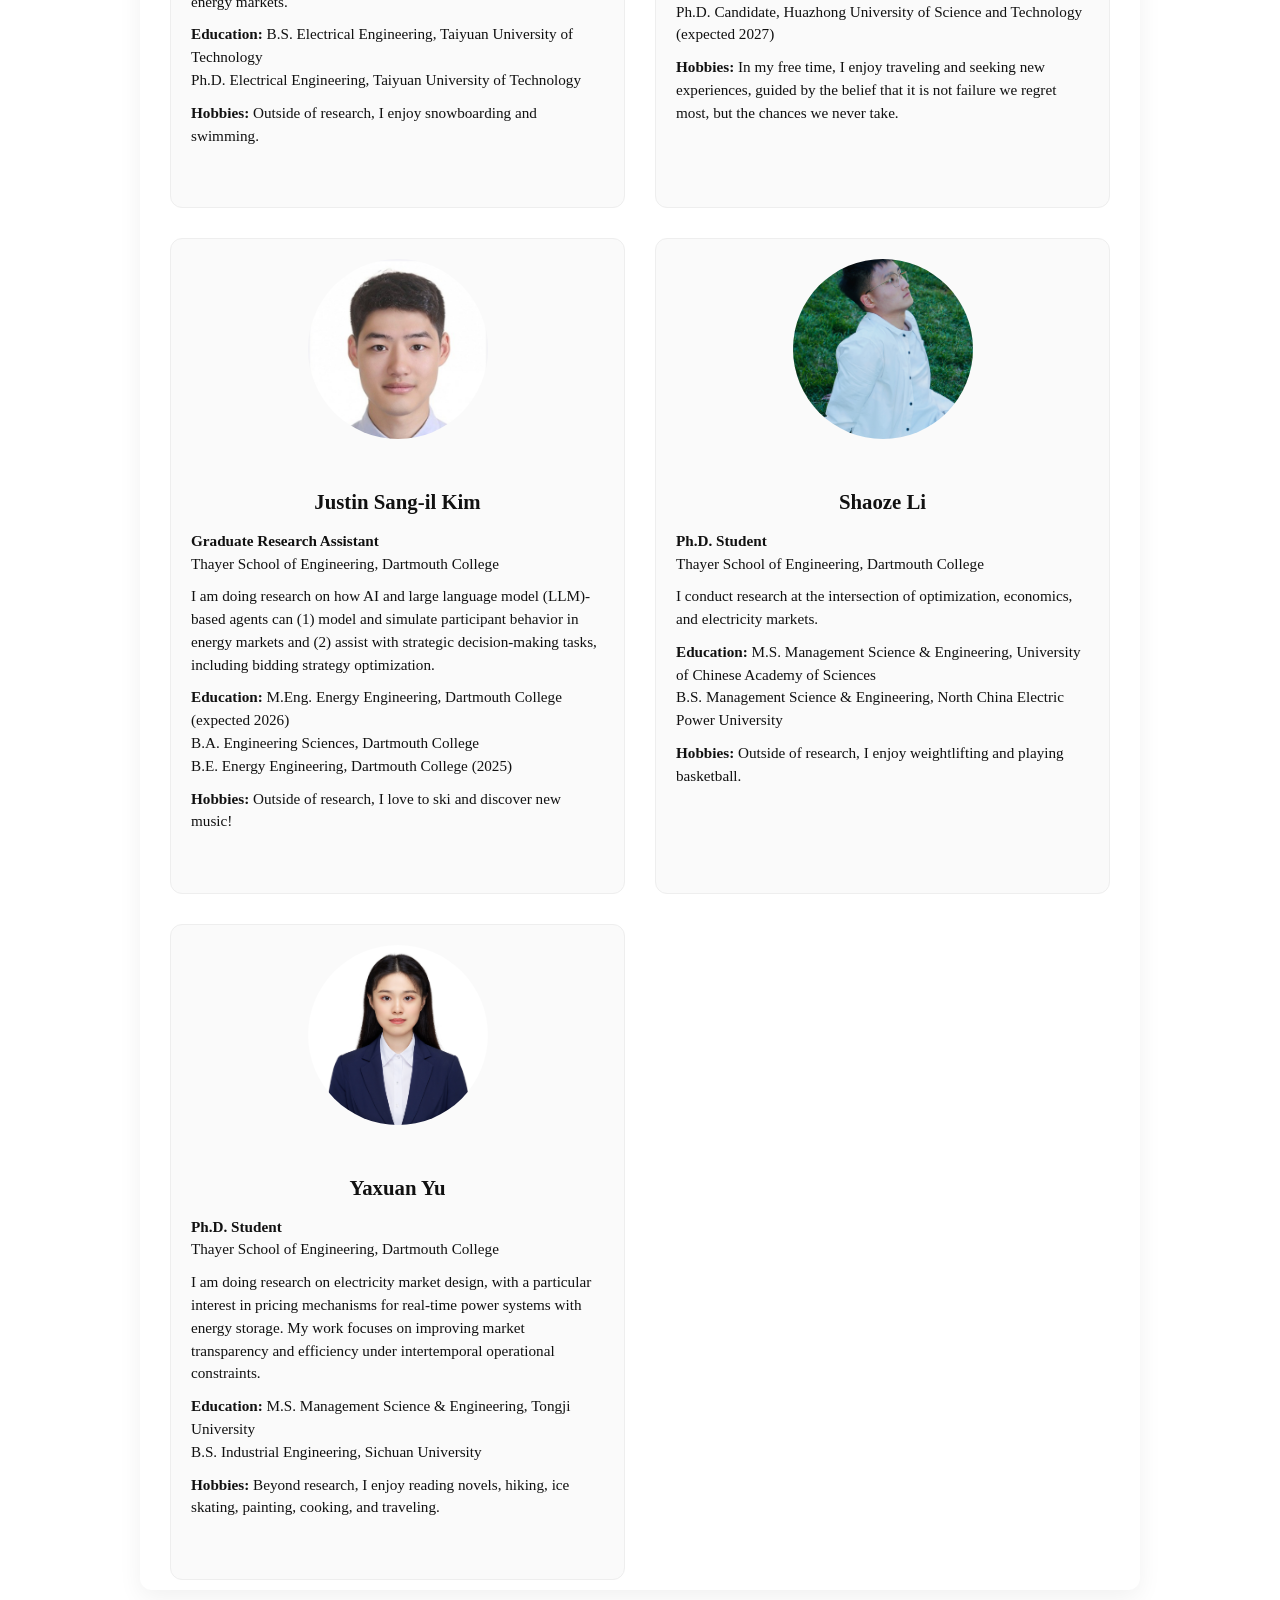
==== commit 90197057: "Update member information and image source" ====
--- a/Mylab.html
+++ b/Mylab.html
@@ -123,7 +123,7 @@
 
         <!-- Ph.D. Student (Visiting) -->
         <article class="member-card">
-            <img src="img/HYang" alt="Haotian Yang">
+            <img src="img/IMG_2331.JPG" alt="Haotian Yang">
             <div class="member-info">
                 <h3>Haotian Yang</h3>
                 <p><strong>Ph.D. Student (Visiting)</strong><br>Thayer School of Engineering, Dartmouth College</p>
@@ -153,7 +153,7 @@
                 <h3>Justin Sang-il Kim</h3>
                 <p><strong>Graduate Research Assistant</strong><br>Thayer School of Engineering, Dartmouth College</p>
                 <p> I am doing research on how AI and large language model (LLM)-based agents can (1) model and simulate participant behavior in energy markets and (2) assist with strategic decision-making tasks, including bidding strategy optimization. </p>
-                <p><strong>Education:</strong> B.A. Engineering Sciences, Dartmouth College (2025)<br>B.E. Energy Engineering, Dartmouth College (2025)<br>M.Eng.  Energy Engineering,  Dartmouth College (expected 2026)</p>
+                <p><strong>Education:</strong> M.Eng.  Energy Engineering,  Dartmouth College (expected 2026) <br> B.A. Engineering Sciences, Dartmouth College <br>B.E. Energy Engineering, Dartmouth College (2025)</p>
                 <p><strong>Hobbies:</strong> Outside of research, I love to ski and discover new music!</p>
             </div>
         </article>
--- a/styles.css
+++ b/styles.css
@@ -155,6 +155,20 @@
     flex: 1;
 }
 
+/* ===== Vertical Project Layout (NEW) ===== */
+
+.project-card.vertical {
+    flex-direction: column;
+    align-items: center;
+    text-align: center;
+}
+
+.project-card.vertical img {
+    width: 100%;
+    max-width: 500px;
+    margin-bottom: 20px;
+}
+
 /* =========================
    Lab Members Section
 ========================= */
